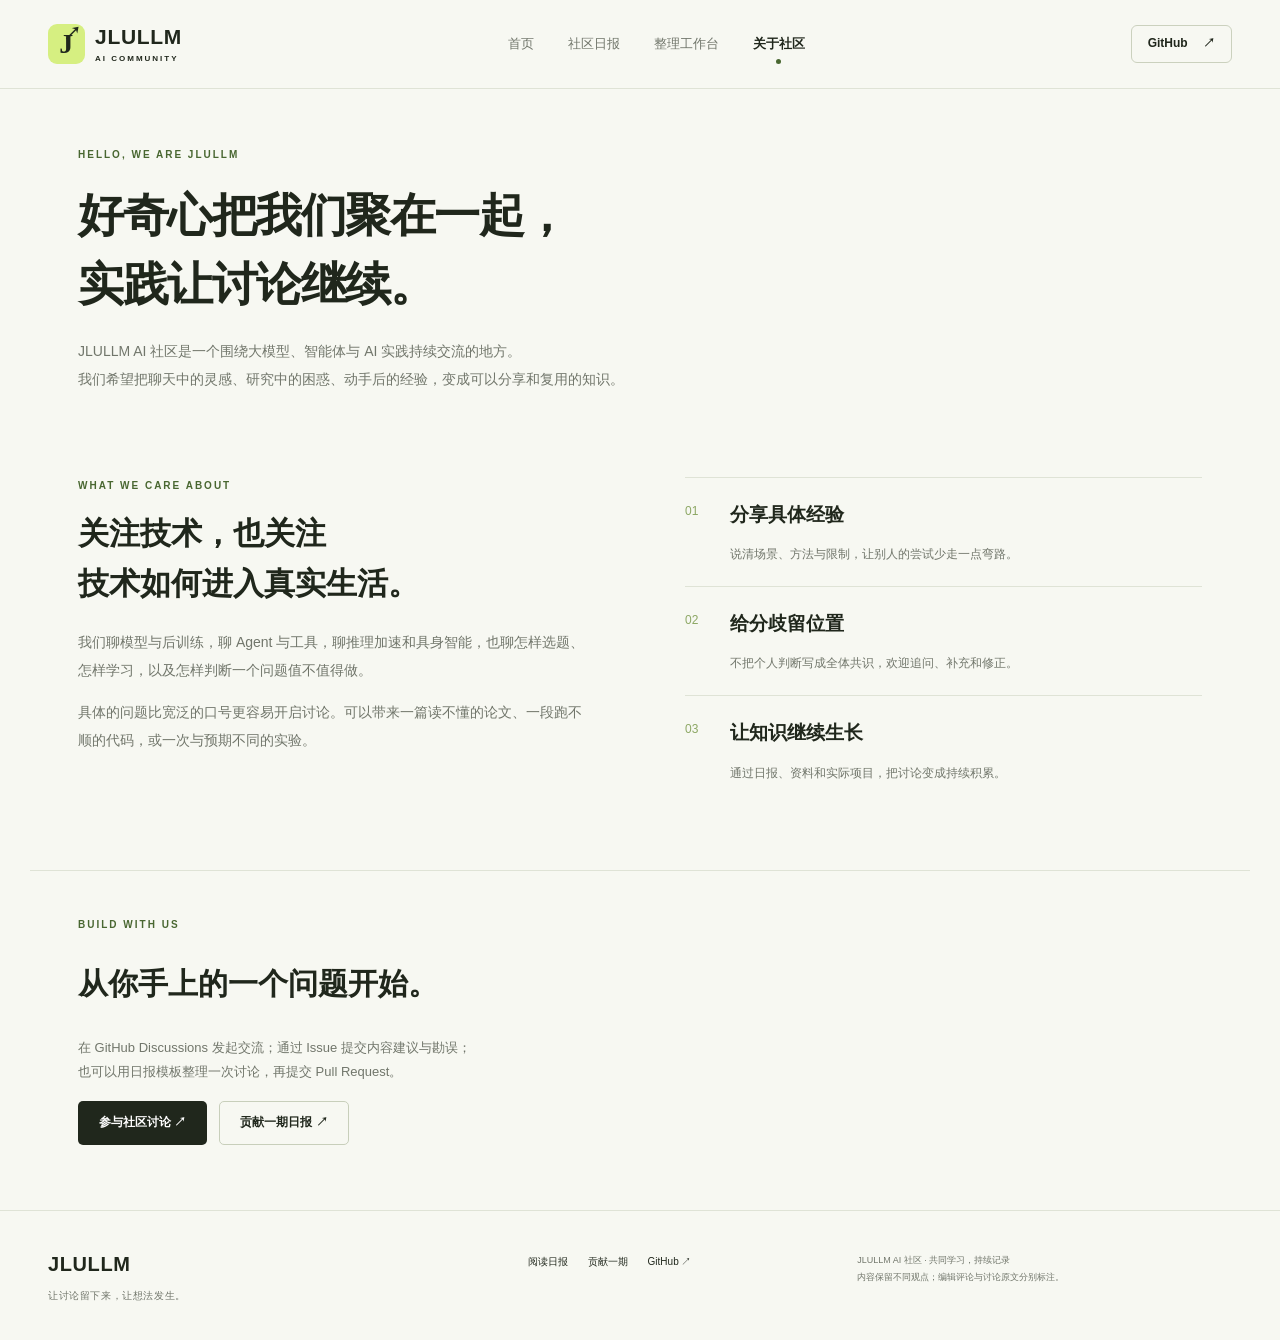
==== docs/about/index.html @ e4c4e656 "Build JLULLM community homepage and reusable digest workflow" ====
<!doctype html><html lang="zh-CN"><head><meta charset="utf-8"><meta name="viewport" content="width=device-width,initial-scale=1"><meta name="description" content="围绕大模型、智能体与真实应用，交流研究、分享实践，把每次讨论变成下一次探索的起点。"><meta name="theme-color" content="#f4f5ef"><title>关于社区 · JLULLM AI 社区</title><link rel="icon" href="../assets/favicon.svg" type="image/svg+xml"><link rel="stylesheet" href="../assets/style.css"></head><body><a class="skip" href="#main">跳到正文</a><header class="site-header"><a class="logo" href="../" aria-label="JLULLM 首页"><span class="logo-icon">J<span>↗</span></span><span>JLULLM<small>AI COMMUNITY</small></span></a><nav aria-label="主导航"><a href=".././">首页</a><a href="../daily/">社区日报</a><a href="../workbench/">整理工作台</a><a href="../about/" aria-current="page">关于社区</a></nav><a class="github-link" href="https://github.com/goya4140/jlullm-ai-community" target="_blank" rel="noopener">GitHub <span>↗</span></a></header><main id="main"><section class="wrap page-intro"><div class="eyebrow">HELLO, WE ARE JLULLM</div><h1>好奇心把我们聚在一起，<br>实践让讨论继续。</h1><p>JLULLM AI 社区是一个围绕大模型、智能体与 AI 实践持续交流的地方。<br>我们希望把聊天中的灵感、研究中的困惑、动手后的经验，变成可以分享和复用的知识。</p></section><section class="wrap about-grid"><div><div class="eyebrow">WHAT WE CARE ABOUT</div><h2>关注技术，也关注<br>技术如何进入真实生活。</h2><p>我们聊模型与后训练，聊 Agent 与工具，聊推理加速和具身智能，也聊怎样选题、怎样学习，以及怎样判断一个问题值不值得做。</p><p>具体的问题比宽泛的口号更容易开启讨论。可以带来一篇读不懂的论文、一段跑不顺的代码，或一次与预期不同的实验。</p></div><div class="principles"><div><span>01</span><h3>分享具体经验</h3><p>说清场景、方法与限制，让别人的尝试少走一点弯路。</p></div><div><span>02</span><h3>给分歧留位置</h3><p>不把个人判断写成全体共识，欢迎追问、补充和修正。</p></div><div><span>03</span><h3>让知识继续生长</h3><p>通过日报、资料和实际项目，把讨论变成持续积累。</p></div></div></section><section class="wrap join-panel"><div><div class="eyebrow">BUILD WITH US</div><h2>从你手上的一个问题开始。</h2><p>在 GitHub Discussions 发起交流；通过 Issue 提交内容建议与勘误；<br>也可以用日报模板整理一次讨论，再提交 Pull Request。</p></div><div class="button-row"><a class="button dark" href="https://github.com/goya4140/jlullm-ai-community/discussions" target="_blank" rel="noopener">参与社区讨论 ↗</a><a class="button outline" href="../workbench/">贡献一期日报 ↗</a></div></section></main><footer class="site-footer"><a class="footer-brand" href="../">JLULLM<span>让讨论留下来，让想法发生。</span></a><div><a href="../daily/">阅读日报</a><a href="../workbench/">贡献一期</a><a href="https://github.com/goya4140/jlullm-ai-community" target="_blank" rel="noopener">GitHub ↗</a></div><p>JLULLM AI 社区 · 共同学习，持续记录<br>内容保留不同观点；编辑评论与讨论原文分别标注。</p></footer></body></html>
---- docs/assets/style.css ----
:root{--bg:#f7f8f2;--paper:#fff;--ink:#20271c;--muted:#71766b;--line:#dfe3d6;--lime:#d6ef81;--green:#496731;--soft:#edf1e3;--serif:Georgia,'Songti SC','STSong',serif}*{box-sizing:border-box}html{scroll-behavior:smooth}body{margin:0;background:var(--bg);font-family:-apple-system,BlinkMacSystemFont,'PingFang SC','Microsoft YaHei',sans-serif;color:var(--ink);line-height:1.8;-webkit-font-smoothing:antialiased}button,input,textarea{font:inherit}a{color:inherit;text-decoration:none}button,a,input,textarea,summary{outline-offset:5px}button{cursor:pointer}button:disabled{cursor:not-allowed;opacity:.45}[hidden]{display:none!important}::selection{background:var(--lime)}.skip{position:fixed;top:-80px;left:16px;background:var(--ink);color:white;padding:10px 20px;z-index:9}.skip:focus{top:12px}.wrap{max-width:1220px;margin:0 auto;padding-left:48px;padding-right:48px}.site-header{max-width:1416px;margin:auto;display:flex;align-items:center;justify-content:space-between;padding:24px 48px;border-bottom:1px solid var(--line);gap:24px}.logo{display:flex;gap:10px;align-items:center;font-size:21px;line-height:1.1;font-weight:800;letter-spacing:.7px}.logo small{display:block;font-size:8px;letter-spacing:2px;margin-top:7px;font-weight:600}.logo-icon{display:flex;align-items:center;justify-content:center;width:37px;height:40px;background:var(--lime);border-radius:9px;font-size:28px;font-family:Georgia,serif;position:relative}.logo-icon span{font-family:Arial,sans-serif;font-size:18px;position:absolute;right:3px;top:1px}.site-header nav{display:flex;gap:34px;font-size:13px}.site-header nav a{padding:8px 0;color:var(--muted)}.site-header nav a[aria-current]{color:var(--ink);font-weight:650;position:relative}.site-header nav a[aria-current]:after{content:'';position:absolute;width:5px;height:5px;background:var(--green);border-radius:50%;bottom:0;left:calc(50% - 3px)}.github-link{border:1px solid #cbd1be;border-radius:6px;padding:7px 16px;font-size:12px;font-weight:600}.github-link span{margin-left:12px}.eyebrow{font-size:10px;font-weight:700;letter-spacing:2px;color:var(--green);line-height:1.7}.live-dot{display:inline-block;width:6px;height:6px;border-radius:50%;background:var(--green);margin:0 9px 1px 0}.hero{display:grid;grid-template-columns:1.15fr 1fr;gap:80px;padding-top:62px;padding-bottom:56px;align-items:center}.hero h1{font-size:62px;line-height:1.3;font-weight:750;letter-spacing:-2px;margin:20px 0 24px}.highlight{position:relative;display:inline-block;z-index:0}.highlight:after{content:'';position:absolute;bottom:5px;left:-4px;right:-4px;height:23%;background:var(--lime);z-index:-1}.spark{display:inline-block;margin-left:22px;color:var(--green);font-weight:400;vertical-align:middle;font-size:50px}.hero-copy>p{font-size:14px;color:var(--muted);line-height:1.95}.hero-actions{display:flex;align-items:center;gap:27px;margin-top:28px}.button{display:inline-flex;align-items:center;justify-content:center;gap:30px;min-height:44px;padding:10px 20px;border-radius:5px;border:1px solid transparent;font-size:12px;font-weight:600;line-height:1.8}.dark{background:var(--ink);color:white}.dark:hover{background:#3c492e}.outline{background:transparent;border-color:#c8cfbb}.outline:hover{background:var(--soft)}.text-link{font-size:12px;font-weight:600;white-space:nowrap}.text-link:hover{text-decoration:underline;text-underline-offset:5px}.hero-foot{display:flex;gap:10px;align-items:center;color:var(--muted);font-size:10px;margin-top:32px}.mini-mark{width:23px;height:23px;border-radius:50%;display:inline-flex;align-items:center;justify-content:center;background:#e1e8d2;color:var(--green);font-family:Georgia,serif;font-weight:bold}.hero-feature{position:relative;padding:20px 0 0 22px}.hero-feature:before{content:'';position:absolute;top:0;right:-18px;bottom:50px;left:44px;border:1px solid #cdd7b9;border-radius:15px;transform:rotate(4deg);background:linear-gradient(135deg,#ecf2de,#f7f8f2);z-index:-1}.feature-kicker{font-size:10px;letter-spacing:1px;margin:0 0 13px 8px;color:var(--muted)}.digest-card{display:flex;flex-direction:column;border:1px solid var(--line);background:var(--paper);border-radius:10px;padding:27px 28px;min-width:0;transition:transform .18s,border-color .18s}.digest-card:hover{border-color:#8caa65;transform:translateY(-3px)}.card-top{display:flex;justify-content:space-between;align-items:center;gap:10px;font-size:10px;color:var(--muted)}.pill{display:inline-block;font-size:10px;padding:3px 10px;border-radius:20px;background:var(--soft);color:var(--green)}.digest-card h3{font-size:21px;line-height:1.65;letter-spacing:-.3px;margin:22px 0 12px}.digest-card>p{font-size:12px;line-height:1.95;color:var(--muted);margin:0 0 23px}.tags{display:flex;flex-wrap:wrap;gap:7px;margin-top:auto}.tag{font-size:9px;color:#677257;background:#f5f7ef;padding:3px 8px;border-radius:4px}.card-bottom{display:flex;justify-content:space-between;align-items:center;border-top:1px solid var(--line);margin-top:23px;padding-top:15px;color:var(--muted);font-size:10px}.arrow{color:var(--ink);font-size:23px;line-height:1}.featured{padding:34px 30px;box-shadow:0 10px 32px #34451c08}.featured h3{font-size:26px;line-height:1.65;margin-top:26px;margin-bottom:18px}.featured>p{font-size:13px;margin-bottom:27px}.feature-note{display:flex;justify-content:space-between;font-size:9px;color:var(--muted);gap:15px;margin:25px 5px 0}.topic-strip{border-top:1px solid var(--line);border-bottom:1px solid var(--line);background:#f0f3e8}.topic-strip .wrap{display:flex;align-items:center;justify-content:space-between;gap:20px;padding-top:17px;padding-bottom:17px;font-size:11px;color:#657057}.topic-strip span:before{content:'✳';margin-right:16px;color:#9ba98a}.section{padding-top:64px;padding-bottom:68px}.section-heading{display:flex;align-items:end;justify-content:space-between;gap:30px;margin-bottom:29px}.section-heading h2{font-size:29px;letter-spacing:-1px;line-height:1.5;margin:10px 0 0}.section-heading>p{font-size:12px;color:var(--muted);margin-bottom:4px}.journal-grid{display:grid;grid-template-columns:1fr 1fr;gap:24px}.contribute-card{background:#edf1e3;border:1px dashed #b7c7a2;border-radius:10px;padding:28px 30px;position:relative;display:flex;flex-direction:column;align-items:start;overflow:hidden}.contribute-card h3{font-size:23px;margin:55px 0 10px}.contribute-card p{font-size:12px;color:var(--muted);line-height:2;margin:0 0 24px}.contribute-card .text-link{margin-top:auto}.outline-plus{position:absolute;right:30px;top:31px;font-size:80px;line-height:1;font-weight:200;color:#b3c490}.workflow-section{padding:55px 0;background:var(--ink);color:#f7f8f2}.workflow-section .eyebrow{color:#bed78c}.workflow-section .section-heading>p{color:#b7c1a9}.flow-grid{display:grid;grid-template-columns:repeat(3,1fr);gap:45px;margin:36px 0 30px}.flow-grid>div{border-top:1px solid #536044;padding-top:18px}.flow-grid span{color:#b7ce90;font-size:10px}.flow-grid h3{font-size:18px;margin:15px 0 10px}.flow-grid p{font-size:12px;color:#b7c1a9;max-width:260px;line-height:1.95}.workflow-section .button{background:var(--lime);color:var(--ink);margin-top:2px}.community-line{padding-top:65px;padding-bottom:70px;display:grid;grid-template-columns:1fr 1fr;align-items:center;column-gap:70px}.community-line .eyebrow{grid-column:1/-1}.community-line h2{font-size:38px;line-height:1.5;letter-spacing:-1px;margin:16px 0}.community-line p{font-size:13px;color:var(--muted);line-height:2}.community-line>a{grid-column:2}.site-footer{border-top:1px solid var(--line);max-width:1416px;margin:auto;padding:35px 48px;display:grid;grid-template-columns:1.2fr .8fr 1fr;gap:30px;align-items:start}.footer-brand{font-size:20px;font-weight:750;letter-spacing:.6px}.footer-brand span{font-size:10px;display:block;color:var(--muted);font-weight:400;margin-top:5px}.site-footer>div{display:flex;gap:20px;font-size:10px;padding-top:7px}.site-footer p{font-size:9px;color:var(--muted);margin:6px 0;line-height:1.9}.page-intro{padding-top:57px;padding-bottom:45px}.page-intro h1{font-size:46px;line-height:1.5;letter-spacing:-1.5px;margin:18px 0}.page-intro p{font-size:14px;color:var(--muted);line-height:2}.page-intro.compact h1{font-size:40px}.archive-section{padding-bottom:75px;min-height:550px}.archive-tools{display:flex;justify-content:space-between;gap:20px;border-bottom:1px solid var(--line);padding-bottom:21px;align-items:center}.filter-tabs{display:flex;gap:8px}.filter-tabs button{font-size:12px;padding:8px 18px;border:0;border-radius:5px;background:transparent;color:var(--muted)}.filter-tabs button.active{background:var(--ink);color:white}.search-box{display:flex;gap:10px;align-items:center;border:1px solid var(--line);background:white;border-radius:5px;padding:6px 13px;width:300px}.search-box>span{font-size:24px;line-height:1;color:var(--muted)}.search-box input{border:0;width:100%;background:transparent;font-size:12px;min-width:0;padding:5px}.results-line{font-size:11px;color:var(--muted);margin:22px 0}.archive-grid{display:grid;grid-template-columns:repeat(3,1fr);gap:22px}.archive-grid .digest-card{padding:23px}.archive-grid .digest-card h3{font-size:20px}.archive-cta{display:flex;align-items:center;justify-content:space-between;border-top:1px solid var(--line);margin-top:40px;padding-top:23px;font-size:13px}.empty-state{text-align:center;padding:65px 20px}.empty-state>span{font-size:40px;color:var(--green)}.empty-state h3{font-size:20px}.empty-state p{font-size:13px;color:var(--muted);margin-bottom:25px}.reading-top{padding-top:30px;padding-bottom:30px;display:flex;justify-content:space-between;align-items:center}.small-button{background:transparent;border:1px solid #cbd1c1;border-radius:5px;padding:7px 12px;font-size:11px}.reading-layout{display:grid;grid-template-columns:170px minmax(0,1fr);gap:55px;padding-bottom:70px}.reading-nav{position:sticky;top:30px;align-self:start;font-size:12px}.reading-nav b{display:block;font-size:10px;font-weight:500;letter-spacing:2px;color:var(--muted);margin-bottom:15px}.reading-nav a{display:block;border-bottom:1px solid var(--line);padding:10px 0}.reading-nav a:hover{color:var(--green)}.reading-nav a span{font-size:10px;color:var(--muted);margin-right:16px}.article-header{border-bottom:3px double #8c947e;padding-bottom:33px}.article-header h1{font-family:var(--serif);font-size:37px;line-height:1.55;letter-spacing:-.5px;margin:15px 0}.article-subtitle{font-size:15px;line-height:2;color:#5f6955}.article-meta,.article-time{font-size:11px;color:var(--muted)}.source-note{font-size:12px;color:var(--muted);border-left:3px solid #a3bb78;padding-left:16px;margin-top:23px}.topic-article{padding:35px 0;border-bottom:1px solid var(--line);scroll-margin-top:25px}.topic-article h2{font-family:var(--serif);font-size:27px;line-height:1.65;margin:9px 0}.topic-article>p{font-size:15px;line-height:2.1;margin:20px 0}.editor-note{background:var(--soft);padding:16px 21px;margin:24px 0}.editor-note b{font-size:10px;color:var(--green);letter-spacing:1px}.editor-note p{font-size:13px;margin:7px 0;line-height:1.95}details{font-size:12px}summary{cursor:pointer;color:var(--muted)}blockquote{border-left:2px solid #b9c7a5;padding-left:18px;margin:20px 0}blockquote p{margin:0 0 7px}cite{font-style:normal;font-size:11px;color:var(--muted)}details small{font-size:10px;color:var(--muted)}.related-links{display:flex;gap:20px;font-size:12px;flex-wrap:wrap}.related-links a{text-decoration:underline}.followups{padding:32px 0}.followups h2{font-size:25px}.followups ul{padding:0;list-style:none}.followups li{padding:12px 0;font-size:13px;border-bottom:1px solid var(--line)}.followups li span{font-size:10px;color:var(--green);display:block;margin-bottom:5px}.muted{color:var(--muted);font-size:11px}.article-next{display:flex;justify-content:space-between;border-top:1px solid #9ca68c;padding-top:25px;font-size:12px}.workbench{display:grid;grid-template-columns:minmax(0,1fr) 280px;gap:38px;padding-bottom:70px}.workspace-main{background:white;border:1px solid var(--line);border-radius:10px;padding:29px}.step-label{font-size:12px;color:var(--green);font-weight:700;letter-spacing:.5px;margin-bottom:20px}.source-picker{display:grid;grid-template-columns:1fr 1fr;gap:12px;margin-bottom:23px}.source-option{border:1px solid var(--line);background:#f9faf6;display:grid;grid-template-columns:35px 1fr;text-align:left;align-items:center;padding:16px 12px;border-radius:6px}.source-option.active{border-color:#829d54;background:#f0f5e3}.source-option>span{grid-row:1/3;font-size:24px;color:var(--green)}.source-option strong{font-size:13px;font-weight:600}.source-option small{font-size:10px;color:var(--muted);font-weight:400}.form-grid{display:grid;grid-template-columns:1.5fr 1fr;gap:17px}.form-grid label,.field-label{display:block;font-size:12px;color:#4c5741;margin-bottom:17px}.field-label input,.form-grid input,textarea{display:block;width:100%;background:#fafbf7;border:1px solid var(--line);border-radius:5px;padding:11px 13px;font-size:12px;margin-top:8px;color:var(--ink)}textarea{line-height:1.9;resize:vertical}.form-note{font-size:10px;color:var(--muted);margin-top:-5px;line-height:1.9}.button-row{display:flex;gap:12px;align-items:center;flex-wrap:wrap;margin-top:18px}.button-row .button{gap:10px}#prompt-panel{margin-top:25px}.workspace-divider{border-top:1px solid var(--line);margin:35px 0 27px}.workspace-main>.step-label+p{font-size:12px;color:var(--muted);margin-bottom:20px}.file-label input{position:absolute;width:1px;height:1px;opacity:0}.file-label:focus-within{outline:2px solid var(--green)}.file-label{cursor:pointer}.status-message{font-size:12px;margin-top:15px;color:var(--green)}.status-message.error{color:#a33327}.side-card{border:1px solid var(--line);border-radius:9px;padding:23px;margin-bottom:20px}.side-card h3{font-size:18px;margin:12px 0 18px}.side-card ol{padding-left:18px;margin-bottom:0;font-size:12px}.side-card li{padding-left:3px;margin:17px 0}.side-card li b{font-size:12px;font-weight:600}.side-card li span{font-size:11px;display:block;color:var(--muted);margin-top:5px}.side-card.lime{background:#eaf1d9}.side-card>a{display:block;font-size:11px;padding-top:13px}.side-card>a:hover{text-decoration:underline}.draft-preview{margin-top:25px;background:#f9faf6;border:1px solid var(--line);padding:22px;border-radius:6px;overflow-wrap:anywhere}.draft-preview h2{font-size:23px;line-height:1.6}.draft-preview h3{font-size:18px;line-height:1.7}.draft-preview p{font-size:13px;line-height:2}.draft-preview .preview-topic{padding:18px 0;border-top:1px solid var(--line)}.draft-preview .preview-meta{font-size:10px;color:var(--muted)}.review-panel{margin-top:25px;padding-top:12px;border-top:1px solid var(--line)}.review-panel h3{font-size:17px}.check-label{display:flex;align-items:start;gap:8px;font-size:12px;margin:13px 0}.check-label input{margin-top:5px;accent-color:var(--green)}.about-grid{display:grid;grid-template-columns:1fr 1fr;gap:90px;padding-top:25px;padding-bottom:65px}.about-grid h2{font-size:31px;line-height:1.6;margin:15px 0 20px}.about-grid p{font-size:14px;color:var(--muted);line-height:2}.principles>div{padding:20px 0 20px 45px;border-top:1px solid var(--line);position:relative}.principles span{position:absolute;left:0;top:23px;color:#8ca764;font-size:12px}.principles h3{font-size:19px;margin:0 0 10px}.principles p{font-size:12px;margin:0}.join-panel{border-top:1px solid var(--line);padding-top:45px;padding-bottom:65px}.join-panel h2{font-size:30px}.join-panel p{font-size:13px;color:var(--muted)}@media(prefers-reduced-motion:reduce){html{scroll-behavior:auto}.digest-card{transition:none}}@media(min-width:1500px){.wrap{max-width:1280px}.hero{gap:100px;padding-top:80px;padding-bottom:75px}.hero h1{font-size:72px}}@media(max-width:1000px){.wrap{padding-left:30px;padding-right:30px}.site-header{padding:20px 30px}.hero{gap:35px}.hero h1{font-size:48px}.featured h3{font-size:22px}.feature-note{display:block}.feature-note span{display:block}.site-header nav{gap:20px}.site-footer{padding:30px;grid-template-columns:1fr 1fr}.site-footer>p{grid-column:1/-1}.archive-grid{grid-template-columns:1fr 1fr}.workbench{grid-template-columns:minmax(0,1fr) 230px;gap:20px}.workspace-main{padding:22px}.source-picker{grid-template-columns:1fr}.reading-layout{gap:30px;grid-template-columns:130px minmax(0,1fr)}.article-header h1{font-size:32px}.about-grid{gap:45px}}@media(max-width:700px){.wrap{padding-left:22px;padding-right:22px}.site-header{padding:18px 22px;flex-wrap:wrap;gap:18px}.site-header nav{order:3;flex-basis:100%;justify-content:space-between;gap:15px;border-top:1px solid var(--line);padding-top:10px}.site-header nav a{font-size:12px}.logo{font-size:18px}.logo-icon{width:31px;height:34px}.github-link{font-size:11px;padding:5px 10px}.hero{grid-template-columns:1fr;gap:36px;padding-top:33px;padding-bottom:35px}.hero h1{font-size:50px;margin-top:15px}.hero-copy>p{font-size:13px}.hero-foot{margin-top:24px}.hero-feature{padding-left:0;max-width:500px;width:100%}.hero-feature:before{right:2px;left:25px}.feature-note{display:flex;font-size:9px}.featured{padding:26px}.featured h3{font-size:24px}.topic-strip .wrap{overflow-x:auto;justify-content:start;white-space:nowrap;padding-top:13px;padding-bottom:13px;gap:26px}.topic-strip span:before{margin-right:12px}.section{padding-top:38px;padding-bottom:40px}.section-heading{display:block}.section-heading h2{font-size:25px}.section-heading>.text-link{display:inline-block;margin-top:12px}.journal-grid{grid-template-columns:1fr}.digest-card h3{font-size:22px}.contribute-card{min-height:300px}.flow-grid{grid-template-columns:1fr;gap:17px;margin-top:27px}.flow-grid h3{margin:8px 0}.flow-grid p{max-width:none}.workflow-section{padding:38px 0}.community-line{display:block;padding-top:38px;padding-bottom:40px}.community-line h2{font-size:32px}.community-line>a{display:inline-block;margin-top:10px}.site-footer{padding:28px 22px;display:flex;flex-wrap:wrap;gap:20px}.site-footer>div{width:100%;gap:25px}.page-intro{padding-top:34px;padding-bottom:25px}.page-intro h1{font-size:35px}.page-intro.compact h1{font-size:32px}.page-intro p{font-size:13px}.archive-tools{display:block}.search-box{width:100%;margin-top:20px}.archive-grid{grid-template-columns:1fr}.archive-section{padding-bottom:40px}.reading-layout{display:block}.reading-nav{position:static;display:flex;gap:20px;overflow-x:auto;white-space:nowrap;margin:0 0 30px;padding-bottom:10px}.reading-nav b{display:none}.reading-nav a{border:0;padding:0}.reading-nav a span{margin-right:7px}.article-header h1{font-size:30px}.article-subtitle{font-size:14px}.topic-article h2{font-size:24px}.topic-article>p{font-size:14px}.workbench{display:block}.workspace-main{padding:18px}.workbench-sidebar{margin-top:25px}.form-grid{grid-template-columns:1fr}.source-picker{grid-template-columns:1fr 1fr;gap:9px}.source-option{display:block;padding:12px}.source-option span{display:block}.source-option small{display:block}.button-row{gap:9px}.button-row .button{font-size:11px;padding:9px 12px}.about-grid{display:block;padding-top:15px;padding-bottom:30px}.about-grid h2{font-size:28px}.principles{margin-top:30px}.join-panel{padding-top:30px;padding-bottom:40px}.join-panel h2{font-size:26px}}@media print{body{background:white}.site-header,.site-footer,.reading-nav,.reading-top,.article-next,.skip{display:none}.wrap{padding:0}.reading-layout{display:block;max-width:850px}.article-header h1{font-size:28px}.topic-article h2{font-size:22px;break-after:avoid}.topic-article>p{font-size:11px}.editor-note,blockquote{break-inside:avoid}details{display:block}details>*{display:block}details summary{display:none}.topic-article{padding:20px 0}.followups li{font-size:11px}}
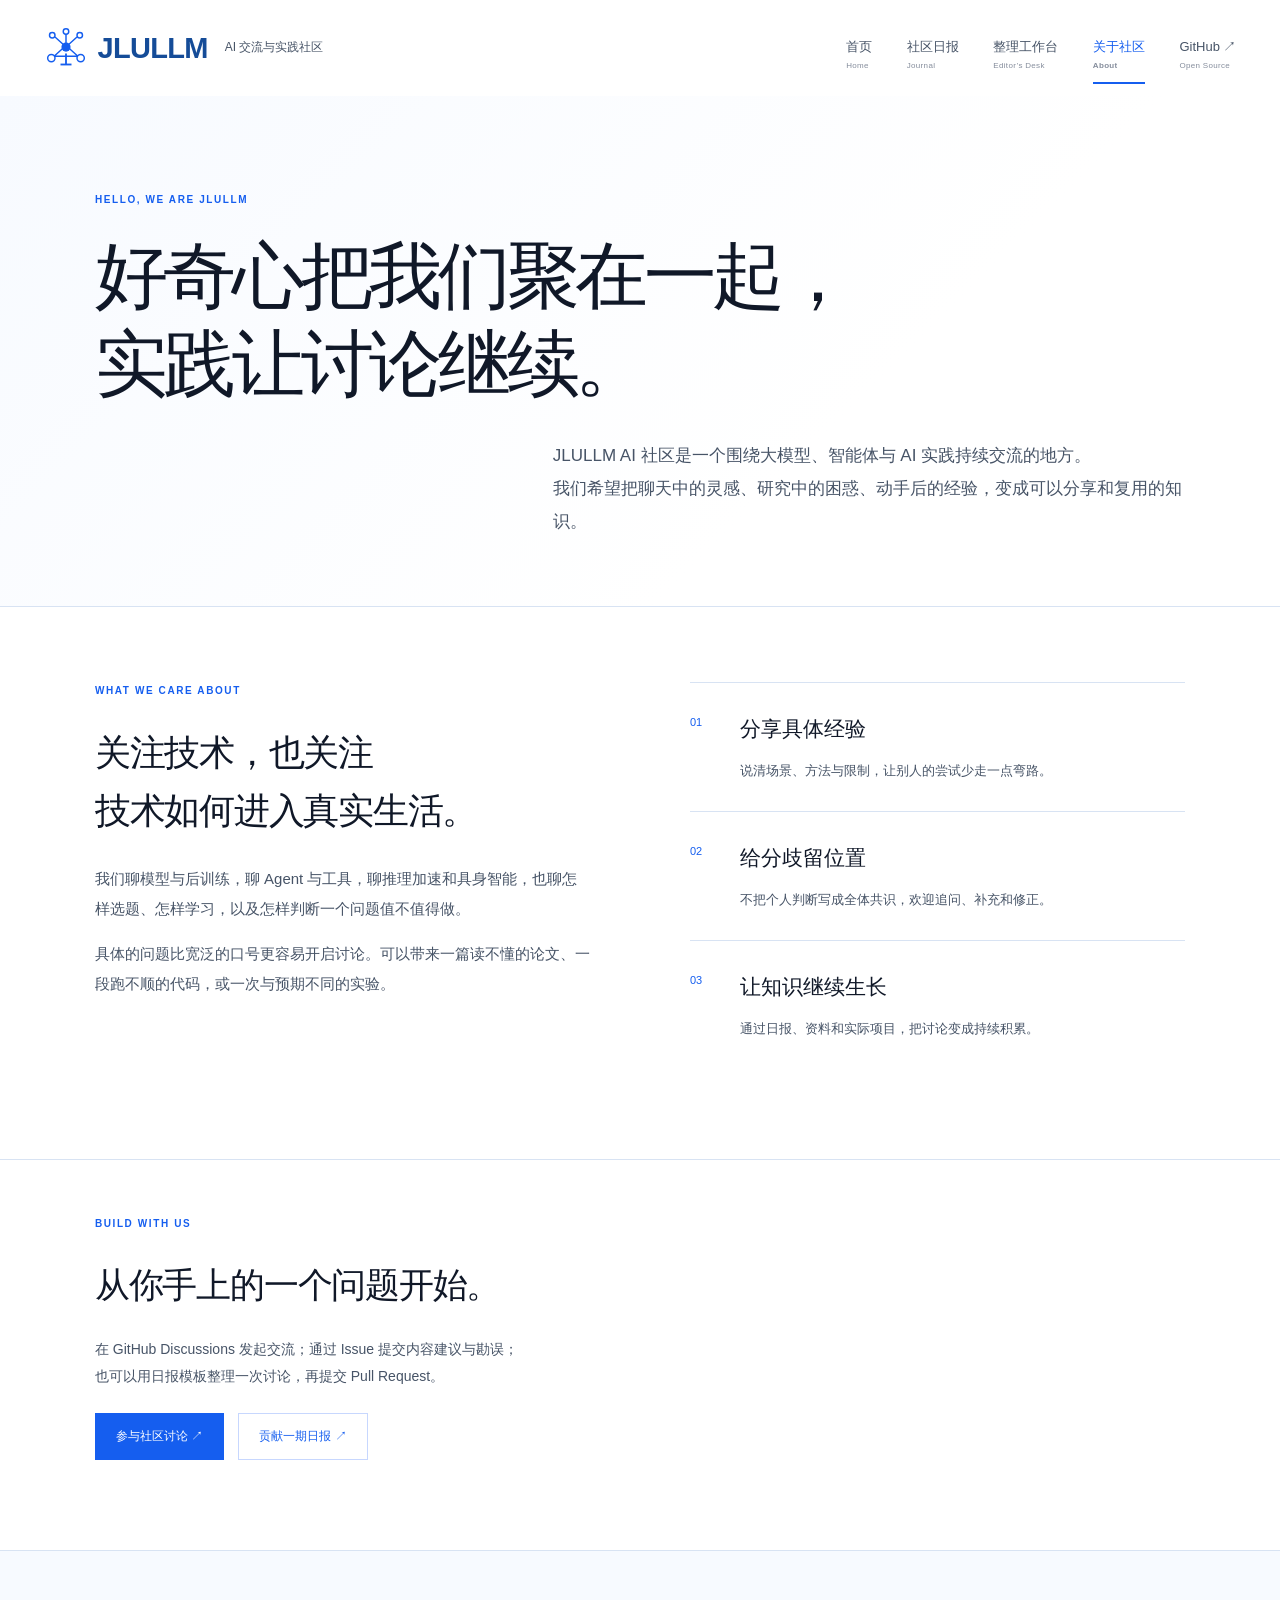
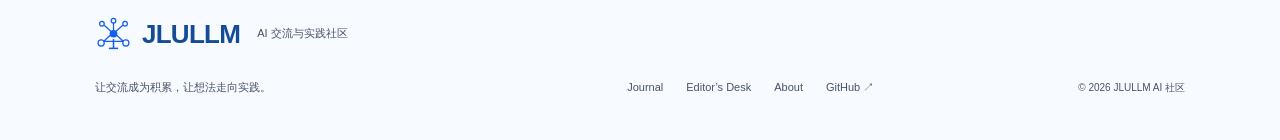
==== commit 011449e0: "Restyle JLULLM around LifeLibra visual reference" ====
--- a/docs/about/index.html
+++ b/docs/about/index.html
@@ -1 +1 @@
-<!doctype html><html lang="zh-CN"><head><meta charset="utf-8"><meta name="viewport" content="width=device-width,initial-scale=1"><meta name="description" content="围绕大模型、智能体与真实应用，交流研究、分享实践，把每次讨论变成下一次探索的起点。"><meta name="theme-color" content="#f4f5ef"><title>关于社区 · JLULLM AI 社区</title><link rel="icon" href="../assets/favicon.svg" type="image/svg+xml"><link rel="stylesheet" href="../assets/style.css"></head><body><a class="skip" href="#main">跳到正文</a><header class="site-header"><a class="logo" href="../" aria-label="JLULLM 首页"><span class="logo-icon">J<span>↗</span></span><span>JLULLM<small>AI COMMUNITY</small></span></a><nav aria-label="主导航"><a href=".././">首页</a><a href="../daily/">社区日报</a><a href="../workbench/">整理工作台</a><a href="../about/" aria-current="page">关于社区</a></nav><a class="github-link" href="https://github.com/goya4140/jlullm-ai-community" target="_blank" rel="noopener">GitHub <span>↗</span></a></header><main id="main"><section class="wrap page-intro"><div class="eyebrow">HELLO, WE ARE JLULLM</div><h1>好奇心把我们聚在一起，<br>实践让讨论继续。</h1><p>JLULLM AI 社区是一个围绕大模型、智能体与 AI 实践持续交流的地方。<br>我们希望把聊天中的灵感、研究中的困惑、动手后的经验，变成可以分享和复用的知识。</p></section><section class="wrap about-grid"><div><div class="eyebrow">WHAT WE CARE ABOUT</div><h2>关注技术，也关注<br>技术如何进入真实生活。</h2><p>我们聊模型与后训练，聊 Agent 与工具，聊推理加速和具身智能，也聊怎样选题、怎样学习，以及怎样判断一个问题值不值得做。</p><p>具体的问题比宽泛的口号更容易开启讨论。可以带来一篇读不懂的论文、一段跑不顺的代码，或一次与预期不同的实验。</p></div><div class="principles"><div><span>01</span><h3>分享具体经验</h3><p>说清场景、方法与限制，让别人的尝试少走一点弯路。</p></div><div><span>02</span><h3>给分歧留位置</h3><p>不把个人判断写成全体共识，欢迎追问、补充和修正。</p></div><div><span>03</span><h3>让知识继续生长</h3><p>通过日报、资料和实际项目，把讨论变成持续积累。</p></div></div></section><section class="wrap join-panel"><div><div class="eyebrow">BUILD WITH US</div><h2>从你手上的一个问题开始。</h2><p>在 GitHub Discussions 发起交流；通过 Issue 提交内容建议与勘误；<br>也可以用日报模板整理一次讨论，再提交 Pull Request。</p></div><div class="button-row"><a class="button dark" href="https://github.com/goya4140/jlullm-ai-community/discussions" target="_blank" rel="noopener">参与社区讨论 ↗</a><a class="button outline" href="../workbench/">贡献一期日报 ↗</a></div></section></main><footer class="site-footer"><a class="footer-brand" href="../">JLULLM<span>让讨论留下来，让想法发生。</span></a><div><a href="../daily/">阅读日报</a><a href="../workbench/">贡献一期</a><a href="https://github.com/goya4140/jlullm-ai-community" target="_blank" rel="noopener">GitHub ↗</a></div><p>JLULLM AI 社区 · 共同学习，持续记录<br>内容保留不同观点；编辑评论与讨论原文分别标注。</p></footer></body></html>+<!doctype html><html lang="zh-CN"><head><meta charset="utf-8"><meta name="viewport" content="width=device-width,initial-scale=1"><meta name="description" content="围绕大模型、智能体与真实应用，交流研究、分享实践，把每次讨论变成下一次探索的起点。"><meta name="theme-color" content="#ffffff"><title>关于社区 · JLULLM AI 社区</title><link rel="icon" href="../assets/favicon.svg?v=5ac005ac7b" type="image/svg+xml"><link rel="stylesheet" href="../assets/style.css?v=5ac005ac7b"></head><body class="page-about"><a class="skip" href="#main">跳到正文</a><header class="site-header"><a class="brand" href="../" aria-label="JLULLM 首页"><img src="../assets/jlullm-mark.svg" alt="" width="44" height="44"><span class="brand-name">JLULLM</span><span class="brand-tagline">AI 交流与实践社区</span></a><button class="menu-toggle" id="menu-toggle" aria-label="打开导航" aria-controls="site-navigation" aria-expanded="false"><span></span><span></span></button><nav class="site-nav" id="site-navigation" aria-label="主导航"><a href=".././"><span>首页</span><small>Home</small></a><a href="../daily/"><span>社区日报</span><small>Journal</small></a><a href="../workbench/"><span>整理工作台</span><small>Editor’s Desk</small></a><a href="../about/" aria-current="page"><span>关于社区</span><small>About</small></a><a href="https://github.com/goya4140/jlullm-ai-community" target="_blank" rel="noopener"><span>GitHub ↗</span><small>Open Source</small></a></nav></header><main id="main"><section class="wrap page-intro"><div class="eyebrow">HELLO, WE ARE JLULLM</div><h1>好奇心把我们聚在一起，<br>实践让讨论继续。</h1><p>JLULLM AI 社区是一个围绕大模型、智能体与 AI 实践持续交流的地方。<br>我们希望把聊天中的灵感、研究中的困惑、动手后的经验，变成可以分享和复用的知识。</p></section><section class="wrap about-grid"><div><div class="eyebrow">WHAT WE CARE ABOUT</div><h2>关注技术，也关注<br>技术如何进入真实生活。</h2><p>我们聊模型与后训练，聊 Agent 与工具，聊推理加速和具身智能，也聊怎样选题、怎样学习，以及怎样判断一个问题值不值得做。</p><p>具体的问题比宽泛的口号更容易开启讨论。可以带来一篇读不懂的论文、一段跑不顺的代码，或一次与预期不同的实验。</p></div><div class="principles"><div><span>01</span><h3>分享具体经验</h3><p>说清场景、方法与限制，让别人的尝试少走一点弯路。</p></div><div><span>02</span><h3>给分歧留位置</h3><p>不把个人判断写成全体共识，欢迎追问、补充和修正。</p></div><div><span>03</span><h3>让知识继续生长</h3><p>通过日报、资料和实际项目，把讨论变成持续积累。</p></div></div></section><section class="wrap join-panel"><div><div class="eyebrow">BUILD WITH US</div><h2>从你手上的一个问题开始。</h2><p>在 GitHub Discussions 发起交流；通过 Issue 提交内容建议与勘误；<br>也可以用日报模板整理一次讨论，再提交 Pull Request。</p></div><div class="button-row"><a class="button dark" href="https://github.com/goya4140/jlullm-ai-community/discussions" target="_blank" rel="noopener">参与社区讨论 ↗</a><a class="button outline" href="../workbench/">贡献一期日报 ↗</a></div></section></main><footer class="site-footer"><div class="footer-main"><a class="brand footer-brand" href="../" aria-label="JLULLM 首页"><img src="../assets/jlullm-mark.svg" alt="" width="44" height="44"><span class="brand-name">JLULLM</span><span class="brand-tagline">AI 交流与实践社区</span></a><p>让交流成为积累，让想法走向实践。</p></div><nav class="footer-nav" aria-label="页脚导航"><a href="../daily/">Journal</a><a href="../workbench/">Editor’s Desk</a><a href="../about/">About</a><a href="https://github.com/goya4140/jlullm-ai-community" target="_blank" rel="noopener">GitHub ↗</a></nav><p class="copyright">© 2026 JLULLM AI 社区</p></footer><script src="../assets/site.js?v=5ac005ac7b" defer></script></body></html>
--- a/docs/assets/style.css
+++ b/docs/assets/style.css
@@ -1 +1,358 @@
-:root{--bg:#f7f8f2;--paper:#fff;--ink:#20271c;--muted:#71766b;--line:#dfe3d6;--lime:#d6ef81;--green:#496731;--soft:#edf1e3;--serif:Georgia,'Songti SC','STSong',serif}*{box-sizing:border-box}html{scroll-behavior:smooth}body{margin:0;background:var(--bg);font-family:-apple-system,BlinkMacSystemFont,'PingFang SC','Microsoft YaHei',sans-serif;color:var(--ink);line-height:1.8;-webkit-font-smoothing:antialiased}button,input,textarea{font:inherit}a{color:inherit;text-decoration:none}button,a,input,textarea,summary{outline-offset:5px}button{cursor:pointer}button:disabled{cursor:not-allowed;opacity:.45}[hidden]{display:none!important}::selection{background:var(--lime)}.skip{position:fixed;top:-80px;left:16px;background:var(--ink);color:white;padding:10px 20px;z-index:9}.skip:focus{top:12px}.wrap{max-width:1220px;margin:0 auto;padding-left:48px;padding-right:48px}.site-header{max-width:1416px;margin:auto;display:flex;align-items:center;justify-content:space-between;padding:24px 48px;border-bottom:1px solid var(--line);gap:24px}.logo{display:flex;gap:10px;align-items:center;font-size:21px;line-height:1.1;font-weight:800;letter-spacing:.7px}.logo small{display:block;font-size:8px;letter-spacing:2px;margin-top:7px;font-weight:600}.logo-icon{display:flex;align-items:center;justify-content:center;width:37px;height:40px;background:var(--lime);border-radius:9px;font-size:28px;font-family:Georgia,serif;position:relative}.logo-icon span{font-family:Arial,sans-serif;font-size:18px;position:absolute;right:3px;top:1px}.site-header nav{display:flex;gap:34px;font-size:13px}.site-header nav a{padding:8px 0;color:var(--muted)}.site-header nav a[aria-current]{color:var(--ink);font-weight:650;position:relative}.site-header nav a[aria-current]:after{content:'';position:absolute;width:5px;height:5px;background:var(--green);border-radius:50%;bottom:0;left:calc(50% - 3px)}.github-link{border:1px solid #cbd1be;border-radius:6px;padding:7px 16px;font-size:12px;font-weight:600}.github-link span{margin-left:12px}.eyebrow{font-size:10px;font-weight:700;letter-spacing:2px;color:var(--green);line-height:1.7}.live-dot{display:inline-block;width:6px;height:6px;border-radius:50%;background:var(--green);margin:0 9px 1px 0}.hero{display:grid;grid-template-columns:1.15fr 1fr;gap:80px;padding-top:62px;padding-bottom:56px;align-items:center}.hero h1{font-size:62px;line-height:1.3;font-weight:750;letter-spacing:-2px;margin:20px 0 24px}.highlight{position:relative;display:inline-block;z-index:0}.highlight:after{content:'';position:absolute;bottom:5px;left:-4px;right:-4px;height:23%;background:var(--lime);z-index:-1}.spark{display:inline-block;margin-left:22px;color:var(--green);font-weight:400;vertical-align:middle;font-size:50px}.hero-copy>p{font-size:14px;color:var(--muted);line-height:1.95}.hero-actions{display:flex;align-items:center;gap:27px;margin-top:28px}.button{display:inline-flex;align-items:center;justify-content:center;gap:30px;min-height:44px;padding:10px 20px;border-radius:5px;border:1px solid transparent;font-size:12px;font-weight:600;line-height:1.8}.dark{background:var(--ink);color:white}.dark:hover{background:#3c492e}.outline{background:transparent;border-color:#c8cfbb}.outline:hover{background:var(--soft)}.text-link{font-size:12px;font-weight:600;white-space:nowrap}.text-link:hover{text-decoration:underline;text-underline-offset:5px}.hero-foot{display:flex;gap:10px;align-items:center;color:var(--muted);font-size:10px;margin-top:32px}.mini-mark{width:23px;height:23px;border-radius:50%;display:inline-flex;align-items:center;justify-content:center;background:#e1e8d2;color:var(--green);font-family:Georgia,serif;font-weight:bold}.hero-feature{position:relative;padding:20px 0 0 22px}.hero-feature:before{content:'';position:absolute;top:0;right:-18px;bottom:50px;left:44px;border:1px solid #cdd7b9;border-radius:15px;transform:rotate(4deg);background:linear-gradient(135deg,#ecf2de,#f7f8f2);z-index:-1}.feature-kicker{font-size:10px;letter-spacing:1px;margin:0 0 13px 8px;color:var(--muted)}.digest-card{display:flex;flex-direction:column;border:1px solid var(--line);background:var(--paper);border-radius:10px;padding:27px 28px;min-width:0;transition:transform .18s,border-color .18s}.digest-card:hover{border-color:#8caa65;transform:translateY(-3px)}.card-top{display:flex;justify-content:space-between;align-items:center;gap:10px;font-size:10px;color:var(--muted)}.pill{display:inline-block;font-size:10px;padding:3px 10px;border-radius:20px;background:var(--soft);color:var(--green)}.digest-card h3{font-size:21px;line-height:1.65;letter-spacing:-.3px;margin:22px 0 12px}.digest-card>p{font-size:12px;line-height:1.95;color:var(--muted);margin:0 0 23px}.tags{display:flex;flex-wrap:wrap;gap:7px;margin-top:auto}.tag{font-size:9px;color:#677257;background:#f5f7ef;padding:3px 8px;border-radius:4px}.card-bottom{display:flex;justify-content:space-between;align-items:center;border-top:1px solid var(--line);margin-top:23px;padding-top:15px;color:var(--muted);font-size:10px}.arrow{color:var(--ink);font-size:23px;line-height:1}.featured{padding:34px 30px;box-shadow:0 10px 32px #34451c08}.featured h3{font-size:26px;line-height:1.65;margin-top:26px;margin-bottom:18px}.featured>p{font-size:13px;margin-bottom:27px}.feature-note{display:flex;justify-content:space-between;font-size:9px;color:var(--muted);gap:15px;margin:25px 5px 0}.topic-strip{border-top:1px solid var(--line);border-bottom:1px solid var(--line);background:#f0f3e8}.topic-strip .wrap{display:flex;align-items:center;justify-content:space-between;gap:20px;padding-top:17px;padding-bottom:17px;font-size:11px;color:#657057}.topic-strip span:before{content:'✳';margin-right:16px;color:#9ba98a}.section{padding-top:64px;padding-bottom:68px}.section-heading{display:flex;align-items:end;justify-content:space-between;gap:30px;margin-bottom:29px}.section-heading h2{font-size:29px;letter-spacing:-1px;line-height:1.5;margin:10px 0 0}.section-heading>p{font-size:12px;color:var(--muted);margin-bottom:4px}.journal-grid{display:grid;grid-template-columns:1fr 1fr;gap:24px}.contribute-card{background:#edf1e3;border:1px dashed #b7c7a2;border-radius:10px;padding:28px 30px;position:relative;display:flex;flex-direction:column;align-items:start;overflow:hidden}.contribute-card h3{font-size:23px;margin:55px 0 10px}.contribute-card p{font-size:12px;color:var(--muted);line-height:2;margin:0 0 24px}.contribute-card .text-link{margin-top:auto}.outline-plus{position:absolute;right:30px;top:31px;font-size:80px;line-height:1;font-weight:200;color:#b3c490}.workflow-section{padding:55px 0;background:var(--ink);color:#f7f8f2}.workflow-section .eyebrow{color:#bed78c}.workflow-section .section-heading>p{color:#b7c1a9}.flow-grid{display:grid;grid-template-columns:repeat(3,1fr);gap:45px;margin:36px 0 30px}.flow-grid>div{border-top:1px solid #536044;padding-top:18px}.flow-grid span{color:#b7ce90;font-size:10px}.flow-grid h3{font-size:18px;margin:15px 0 10px}.flow-grid p{font-size:12px;color:#b7c1a9;max-width:260px;line-height:1.95}.workflow-section .button{background:var(--lime);color:var(--ink);margin-top:2px}.community-line{padding-top:65px;padding-bottom:70px;display:grid;grid-template-columns:1fr 1fr;align-items:center;column-gap:70px}.community-line .eyebrow{grid-column:1/-1}.community-line h2{font-size:38px;line-height:1.5;letter-spacing:-1px;margin:16px 0}.community-line p{font-size:13px;color:var(--muted);line-height:2}.community-line>a{grid-column:2}.site-footer{border-top:1px solid var(--line);max-width:1416px;margin:auto;padding:35px 48px;display:grid;grid-template-columns:1.2fr .8fr 1fr;gap:30px;align-items:start}.footer-brand{font-size:20px;font-weight:750;letter-spacing:.6px}.footer-brand span{font-size:10px;display:block;color:var(--muted);font-weight:400;margin-top:5px}.site-footer>div{display:flex;gap:20px;font-size:10px;padding-top:7px}.site-footer p{font-size:9px;color:var(--muted);margin:6px 0;line-height:1.9}.page-intro{padding-top:57px;padding-bottom:45px}.page-intro h1{font-size:46px;line-height:1.5;letter-spacing:-1.5px;margin:18px 0}.page-intro p{font-size:14px;color:var(--muted);line-height:2}.page-intro.compact h1{font-size:40px}.archive-section{padding-bottom:75px;min-height:550px}.archive-tools{display:flex;justify-content:space-between;gap:20px;border-bottom:1px solid var(--line);padding-bottom:21px;align-items:center}.filter-tabs{display:flex;gap:8px}.filter-tabs button{font-size:12px;padding:8px 18px;border:0;border-radius:5px;background:transparent;color:var(--muted)}.filter-tabs button.active{background:var(--ink);color:white}.search-box{display:flex;gap:10px;align-items:center;border:1px solid var(--line);background:white;border-radius:5px;padding:6px 13px;width:300px}.search-box>span{font-size:24px;line-height:1;color:var(--muted)}.search-box input{border:0;width:100%;background:transparent;font-size:12px;min-width:0;padding:5px}.results-line{font-size:11px;color:var(--muted);margin:22px 0}.archive-grid{display:grid;grid-template-columns:repeat(3,1fr);gap:22px}.archive-grid .digest-card{padding:23px}.archive-grid .digest-card h3{font-size:20px}.archive-cta{display:flex;align-items:center;justify-content:space-between;border-top:1px solid var(--line);margin-top:40px;padding-top:23px;font-size:13px}.empty-state{text-align:center;padding:65px 20px}.empty-state>span{font-size:40px;color:var(--green)}.empty-state h3{font-size:20px}.empty-state p{font-size:13px;color:var(--muted);margin-bottom:25px}.reading-top{padding-top:30px;padding-bottom:30px;display:flex;justify-content:space-between;align-items:center}.small-button{background:transparent;border:1px solid #cbd1c1;border-radius:5px;padding:7px 12px;font-size:11px}.reading-layout{display:grid;grid-template-columns:170px minmax(0,1fr);gap:55px;padding-bottom:70px}.reading-nav{position:sticky;top:30px;align-self:start;font-size:12px}.reading-nav b{display:block;font-size:10px;font-weight:500;letter-spacing:2px;color:var(--muted);margin-bottom:15px}.reading-nav a{display:block;border-bottom:1px solid var(--line);padding:10px 0}.reading-nav a:hover{color:var(--green)}.reading-nav a span{font-size:10px;color:var(--muted);margin-right:16px}.article-header{border-bottom:3px double #8c947e;padding-bottom:33px}.article-header h1{font-family:var(--serif);font-size:37px;line-height:1.55;letter-spacing:-.5px;margin:15px 0}.article-subtitle{font-size:15px;line-height:2;color:#5f6955}.article-meta,.article-time{font-size:11px;color:var(--muted)}.source-note{font-size:12px;color:var(--muted);border-left:3px solid #a3bb78;padding-left:16px;margin-top:23px}.topic-article{padding:35px 0;border-bottom:1px solid var(--line);scroll-margin-top:25px}.topic-article h2{font-family:var(--serif);font-size:27px;line-height:1.65;margin:9px 0}.topic-article>p{font-size:15px;line-height:2.1;margin:20px 0}.editor-note{background:var(--soft);padding:16px 21px;margin:24px 0}.editor-note b{font-size:10px;color:var(--green);letter-spacing:1px}.editor-note p{font-size:13px;margin:7px 0;line-height:1.95}details{font-size:12px}summary{cursor:pointer;color:var(--muted)}blockquote{border-left:2px solid #b9c7a5;padding-left:18px;margin:20px 0}blockquote p{margin:0 0 7px}cite{font-style:normal;font-size:11px;color:var(--muted)}details small{font-size:10px;color:var(--muted)}.related-links{display:flex;gap:20px;font-size:12px;flex-wrap:wrap}.related-links a{text-decoration:underline}.followups{padding:32px 0}.followups h2{font-size:25px}.followups ul{padding:0;list-style:none}.followups li{padding:12px 0;font-size:13px;border-bottom:1px solid var(--line)}.followups li span{font-size:10px;color:var(--green);display:block;margin-bottom:5px}.muted{color:var(--muted);font-size:11px}.article-next{display:flex;justify-content:space-between;border-top:1px solid #9ca68c;padding-top:25px;font-size:12px}.workbench{display:grid;grid-template-columns:minmax(0,1fr) 280px;gap:38px;padding-bottom:70px}.workspace-main{background:white;border:1px solid var(--line);border-radius:10px;padding:29px}.step-label{font-size:12px;color:var(--green);font-weight:700;letter-spacing:.5px;margin-bottom:20px}.source-picker{display:grid;grid-template-columns:1fr 1fr;gap:12px;margin-bottom:23px}.source-option{border:1px solid var(--line);background:#f9faf6;display:grid;grid-template-columns:35px 1fr;text-align:left;align-items:center;padding:16px 12px;border-radius:6px}.source-option.active{border-color:#829d54;background:#f0f5e3}.source-option>span{grid-row:1/3;font-size:24px;color:var(--green)}.source-option strong{font-size:13px;font-weight:600}.source-option small{font-size:10px;color:var(--muted);font-weight:400}.form-grid{display:grid;grid-template-columns:1.5fr 1fr;gap:17px}.form-grid label,.field-label{display:block;font-size:12px;color:#4c5741;margin-bottom:17px}.field-label input,.form-grid input,textarea{display:block;width:100%;background:#fafbf7;border:1px solid var(--line);border-radius:5px;padding:11px 13px;font-size:12px;margin-top:8px;color:var(--ink)}textarea{line-height:1.9;resize:vertical}.form-note{font-size:10px;color:var(--muted);margin-top:-5px;line-height:1.9}.button-row{display:flex;gap:12px;align-items:center;flex-wrap:wrap;margin-top:18px}.button-row .button{gap:10px}#prompt-panel{margin-top:25px}.workspace-divider{border-top:1px solid var(--line);margin:35px 0 27px}.workspace-main>.step-label+p{font-size:12px;color:var(--muted);margin-bottom:20px}.file-label input{position:absolute;width:1px;height:1px;opacity:0}.file-label:focus-within{outline:2px solid var(--green)}.file-label{cursor:pointer}.status-message{font-size:12px;margin-top:15px;color:var(--green)}.status-message.error{color:#a33327}.side-card{border:1px solid var(--line);border-radius:9px;padding:23px;margin-bottom:20px}.side-card h3{font-size:18px;margin:12px 0 18px}.side-card ol{padding-left:18px;margin-bottom:0;font-size:12px}.side-card li{padding-left:3px;margin:17px 0}.side-card li b{font-size:12px;font-weight:600}.side-card li span{font-size:11px;display:block;color:var(--muted);margin-top:5px}.side-card.lime{background:#eaf1d9}.side-card>a{display:block;font-size:11px;padding-top:13px}.side-card>a:hover{text-decoration:underline}.draft-preview{margin-top:25px;background:#f9faf6;border:1px solid var(--line);padding:22px;border-radius:6px;overflow-wrap:anywhere}.draft-preview h2{font-size:23px;line-height:1.6}.draft-preview h3{font-size:18px;line-height:1.7}.draft-preview p{font-size:13px;line-height:2}.draft-preview .preview-topic{padding:18px 0;border-top:1px solid var(--line)}.draft-preview .preview-meta{font-size:10px;color:var(--muted)}.review-panel{margin-top:25px;padding-top:12px;border-top:1px solid var(--line)}.review-panel h3{font-size:17px}.check-label{display:flex;align-items:start;gap:8px;font-size:12px;margin:13px 0}.check-label input{margin-top:5px;accent-color:var(--green)}.about-grid{display:grid;grid-template-columns:1fr 1fr;gap:90px;padding-top:25px;padding-bottom:65px}.about-grid h2{font-size:31px;line-height:1.6;margin:15px 0 20px}.about-grid p{font-size:14px;color:var(--muted);line-height:2}.principles>div{padding:20px 0 20px 45px;border-top:1px solid var(--line);position:relative}.principles span{position:absolute;left:0;top:23px;color:#8ca764;font-size:12px}.principles h3{font-size:19px;margin:0 0 10px}.principles p{font-size:12px;margin:0}.join-panel{border-top:1px solid var(--line);padding-top:45px;padding-bottom:65px}.join-panel h2{font-size:30px}.join-panel p{font-size:13px;color:var(--muted)}@media(prefers-reduced-motion:reduce){html{scroll-behavior:auto}.digest-card{transition:none}}@media(min-width:1500px){.wrap{max-width:1280px}.hero{gap:100px;padding-top:80px;padding-bottom:75px}.hero h1{font-size:72px}}@media(max-width:1000px){.wrap{padding-left:30px;padding-right:30px}.site-header{padding:20px 30px}.hero{gap:35px}.hero h1{font-size:48px}.featured h3{font-size:22px}.feature-note{display:block}.feature-note span{display:block}.site-header nav{gap:20px}.site-footer{padding:30px;grid-template-columns:1fr 1fr}.site-footer>p{grid-column:1/-1}.archive-grid{grid-template-columns:1fr 1fr}.workbench{grid-template-columns:minmax(0,1fr) 230px;gap:20px}.workspace-main{padding:22px}.source-picker{grid-template-columns:1fr}.reading-layout{gap:30px;grid-template-columns:130px minmax(0,1fr)}.article-header h1{font-size:32px}.about-grid{gap:45px}}@media(max-width:700px){.wrap{padding-left:22px;padding-right:22px}.site-header{padding:18px 22px;flex-wrap:wrap;gap:18px}.site-header nav{order:3;flex-basis:100%;justify-content:space-between;gap:15px;border-top:1px solid var(--line);padding-top:10px}.site-header nav a{font-size:12px}.logo{font-size:18px}.logo-icon{width:31px;height:34px}.github-link{font-size:11px;padding:5px 10px}.hero{grid-template-columns:1fr;gap:36px;padding-top:33px;padding-bottom:35px}.hero h1{font-size:50px;margin-top:15px}.hero-copy>p{font-size:13px}.hero-foot{margin-top:24px}.hero-feature{padding-left:0;max-width:500px;width:100%}.hero-feature:before{right:2px;left:25px}.feature-note{display:flex;font-size:9px}.featured{padding:26px}.featured h3{font-size:24px}.topic-strip .wrap{overflow-x:auto;justify-content:start;white-space:nowrap;padding-top:13px;padding-bottom:13px;gap:26px}.topic-strip span:before{margin-right:12px}.section{padding-top:38px;padding-bottom:40px}.section-heading{display:block}.section-heading h2{font-size:25px}.section-heading>.text-link{display:inline-block;margin-top:12px}.journal-grid{grid-template-columns:1fr}.digest-card h3{font-size:22px}.contribute-card{min-height:300px}.flow-grid{grid-template-columns:1fr;gap:17px;margin-top:27px}.flow-grid h3{margin:8px 0}.flow-grid p{max-width:none}.workflow-section{padding:38px 0}.community-line{display:block;padding-top:38px;padding-bottom:40px}.community-line h2{font-size:32px}.community-line>a{display:inline-block;margin-top:10px}.site-footer{padding:28px 22px;display:flex;flex-wrap:wrap;gap:20px}.site-footer>div{width:100%;gap:25px}.page-intro{padding-top:34px;padding-bottom:25px}.page-intro h1{font-size:35px}.page-intro.compact h1{font-size:32px}.page-intro p{font-size:13px}.archive-tools{display:block}.search-box{width:100%;margin-top:20px}.archive-grid{grid-template-columns:1fr}.archive-section{padding-bottom:40px}.reading-layout{display:block}.reading-nav{position:static;display:flex;gap:20px;overflow-x:auto;white-space:nowrap;margin:0 0 30px;padding-bottom:10px}.reading-nav b{display:none}.reading-nav a{border:0;padding:0}.reading-nav a span{margin-right:7px}.article-header h1{font-size:30px}.article-subtitle{font-size:14px}.topic-article h2{font-size:24px}.topic-article>p{font-size:14px}.workbench{display:block}.workspace-main{padding:18px}.workbench-sidebar{margin-top:25px}.form-grid{grid-template-columns:1fr}.source-picker{grid-template-columns:1fr 1fr;gap:9px}.source-option{display:block;padding:12px}.source-option span{display:block}.source-option small{display:block}.button-row{gap:9px}.button-row .button{font-size:11px;padding:9px 12px}.about-grid{display:block;padding-top:15px;padding-bottom:30px}.about-grid h2{font-size:28px}.principles{margin-top:30px}.join-panel{padding-top:30px;padding-bottom:40px}.join-panel h2{font-size:26px}}@media print{body{background:white}.site-header,.site-footer,.reading-nav,.reading-top,.article-next,.skip{display:none}.wrap{padding:0}.reading-layout{display:block;max-width:850px}.article-header h1{font-size:28px}.topic-article h2{font-size:22px;break-after:avoid}.topic-article>p{font-size:11px}.editor-note,blockquote{break-inside:avoid}details{display:block}details>*{display:block}details summary{display:none}.topic-article{padding:20px 0}.followups li{font-size:11px}}
+:root {
+  --ink: #101828;
+  --muted: #475467;
+  --soft: #7c8aa5;
+  --line: #d8e3f3;
+  --paper: #fff;
+  --blue: #155eef;
+  --blue-deep: #0b4dcc;
+  --blue-soft: #edf4ff;
+  --blue-pale: #f7faff;
+  --page-pad: clamp(24px, 4.6vw, 72px);
+  --content-pad: calc(var(--page-pad) + 36px);
+  --header-height: 96px;
+  font-family: 'PingFang SC', 'Microsoft YaHei', -apple-system, sans-serif;
+  font-synthesis: none;
+  text-rendering: optimizeLegibility;
+  color: var(--ink);
+  background: var(--paper);
+}
+* { box-sizing: border-box; }
+html { scroll-behavior: smooth; }
+body { margin: 0; min-width: 320px; line-height: 1.8; background: var(--paper); -webkit-font-smoothing: antialiased; }
+body:not(.page-home) main { padding-top: var(--header-height); }
+button, input, textarea { font: inherit; }
+a { color: inherit; text-decoration: none; }
+button { cursor: pointer; }
+button:disabled { cursor: not-allowed; opacity: .45; }
+button:focus-visible, a:focus-visible, input:focus-visible, textarea:focus-visible, summary:focus-visible { outline: 3px solid #a7c7ff; outline-offset: 4px; }
+[hidden] { display: none !important; }
+::selection { background: #d7e7ff; }
+.skip { position: fixed; top: -80px; left: 20px; z-index: 100; background: var(--blue); color: #fff; padding: 10px 20px; }
+.skip:focus { top: 12px; }
+.wrap { max-width: 1440px; margin: 0 auto; padding-left: var(--content-pad); padding-right: var(--content-pad); }
+.site-header { position: absolute; z-index: 20; top: 0; left: 0; width: 100%; height: var(--header-height); padding: 0 clamp(24px, 3.4vw, 52px); display: flex; align-items: center; justify-content: space-between; gap: 30px; }
+.page-home .site-header { background: linear-gradient(180deg, #ffffffeb, #ffffff70 70%, transparent); }
+.brand { display: flex; align-items: center; gap: 10px; white-space: nowrap; }
+.brand img { display: block; flex: 0 0 auto; }
+.brand-name { color: #154c98; font-size: 29px; font-weight: 600; letter-spacing: -.7px; }
+.brand-tagline { margin-left: 7px; color: var(--muted); font-size: 12px; font-weight: 400; }
+.site-nav { display: flex; align-items: center; gap: clamp(22px, 2.7vw, 42px); }
+.site-nav a { position: relative; padding: 24px 0 11px; display: grid; gap: 1px; font-size: 13px; color: var(--muted); line-height: 1.7; }
+.site-nav a small { font-size: 8px; color: #858d9c; letter-spacing: .04em; }
+.site-nav a:after { content: ''; position: absolute; left: 0; bottom: 0; height: 2px; width: 0; background: var(--blue); transition: width .18s ease; }
+.site-nav a:hover:after, .site-nav a[aria-current]:after { width: 100%; }
+.site-nav a[aria-current] { color: var(--blue); font-weight: 650; }
+.menu-toggle { display: none; }
+.eyebrow, .step-label { margin: 0; color: var(--blue); font-size: 10px; font-weight: 650; letter-spacing: .16em; text-transform: uppercase; }
+.home-hero { position: relative; min-height: min(780px, calc(100svh - 95px)); padding: 142px var(--page-pad) 75px; display: grid; grid-template-columns: minmax(380px, .84fr) minmax(500px, 1.16fr); overflow: hidden; }
+.hero-copy { position: relative; z-index: 3; align-self: center; padding: 10px 0 18px 36px; }
+.hero-copy h1 { margin: 18px 0 0; font-size: clamp(54px, 4.9vw, 76px); line-height: 1.24; letter-spacing: -.055em; font-weight: 650; white-space: nowrap; }
+.hero-lede { margin: 35px 0 0; color: var(--muted); font-size: clamp(17px, 1.55vw, 23px); line-height: 1.9; }
+.hero-actions { margin-top: 42px; display: flex; align-items: center; gap: 38px; }
+.button { min-height: 55px; padding: 0 25px; border: 1px solid transparent; display: inline-flex; align-items: center; justify-content: center; gap: 20px; font-size: 14px; line-height: 1.8; border-radius: 0; transition: background-color .16s ease, transform .16s ease; }
+.button:not(:disabled):hover { transform: translateY(-2px); }
+.dark { background: var(--blue); color: #fff; font-weight: 600; }
+.dark:hover { background: var(--blue-deep); }
+.outline { background: #fff; border-color: #c7d7fe; color: var(--blue); }
+.outline:hover { background: var(--blue-soft); }
+.text-link { min-height: 44px; display: inline-flex; align-items: center; gap: 14px; font-size: 14px; font-weight: 600; border-bottom: 1px solid transparent; }
+.text-link:hover { border-color: currentColor; }
+.hero-visual { position: absolute; z-index: 1; top: 0; right: 0; width: 57%; height: 100%; background: #f5f5f4; overflow: hidden; }
+.hero-visual:after { content: ''; position: absolute; inset: 0; background: linear-gradient(90deg, #fff 0%, #ffffffd9 7%, #ffffff55 20%, transparent 34%), linear-gradient(0deg, #fff 0%, #ffffff00 15%); pointer-events: none; }
+.hero-visual img { width: 100%; height: 100%; object-fit: cover; object-position: 100% center; display: block; transform: scale(1.08); transform-origin: right center; filter: brightness(1.06) contrast(.94) saturate(.72); }
+.latest-strip { display: grid; grid-template-columns: 1fr auto; align-items: center; gap: 45px; margin: 0 var(--content-pad); padding: 26px 0; border-top: 1px solid var(--line); }
+.latest-note { display: grid; grid-template-columns: 190px minmax(0, 1fr) 20px; gap: 24px; align-items: center; }
+.latest-note>span { color: var(--blue); font-size: 9px; letter-spacing: .07em; }
+.latest-note strong { font-size: 13px; font-weight: 500; white-space: nowrap; overflow: hidden; text-overflow: ellipsis; }
+.latest-note i { font-style: normal; color: var(--blue); }
+.latest-note:hover strong { color: var(--blue); }
+.latest-all { font-size: 12px; color: var(--muted); white-space: nowrap; }
+.latest-all span { margin-left: 16px; }
+.site-footer { min-height: 190px; padding: 43px var(--content-pad); display: grid; grid-template-columns: 1.2fr 1fr auto; gap: 45px; align-items: end; background: var(--blue-pale); color: var(--muted); font-size: 11px; border-top: 1px solid var(--line); }
+.footer-brand .brand-name { font-size: 26px; }
+.footer-brand img { width: 37px; height: 37px; }
+.footer-brand .brand-tagline { font-size: 11px; }
+.footer-main p { margin: 20px 0 0; }
+.footer-nav { display: flex; flex-wrap: wrap; gap: 15px 23px; }
+.footer-nav a:hover { color: var(--blue); }
+.copyright { margin: 0; white-space: nowrap; font-size: 10px; }
+.page-intro { min-height: 450px; padding-top: 95px; padding-bottom: 68px; background: linear-gradient(135deg, var(--blue-pale), #fff 65%); border-bottom: 1px solid var(--line); max-width: none; }
+.page-intro h1 { max-width: 1120px; margin: 23px 0 0; font-size: clamp(46px, 5.7vw, 78px); line-height: 1.2; letter-spacing: -.06em; font-weight: 620; }
+.page-intro>p { max-width: 690px; margin: 32px 0 0 42%; color: var(--muted); font-size: 17px; line-height: 1.95; }
+.page-intro.compact { min-height: 350px; padding-top: 72px; padding-bottom: 55px; }
+.page-intro.compact h1 { font-size: clamp(38px, 4.6vw, 64px); }
+.page-intro.compact>p { margin-left: 0; max-width: none; font-size: 16px; }
+.highlight { color: var(--blue); }
+.archive-section { padding-top: 48px; padding-bottom: 100px; min-height: 420px; }
+.archive-tools { display: flex; justify-content: space-between; gap: 24px; border-bottom: 1px solid var(--ink); padding-bottom: 24px; align-items: center; }
+.filter-tabs { display: flex; gap: 12px; }
+.filter-tabs button { font-size: 13px; padding: 9px 18px; border: 0; background: transparent; color: var(--muted); }
+.filter-tabs button.active { color: var(--blue); background: var(--blue-soft); }
+.search-box { display: flex; gap: 12px; align-items: center; border-bottom: 1px solid #c4d3ec; padding: 5px 0; width: 310px; }
+.search-box>span { font-size: 23px; color: var(--soft); line-height: 1; }
+.search-box input { border: 0; background: transparent; width: 100%; min-width: 0; padding: 8px 3px; font-size: 13px; color: var(--ink); }
+.results-line { font-size: 11px; color: var(--soft); margin: 25px 0 0; }
+.archive-grid { display: block; }
+.digest-card { display: grid; grid-template-columns: 170px minmax(0, 1fr) 110px; column-gap: 40px; padding: 34px 0; border-bottom: 1px solid var(--line); }
+.card-top { grid-row: 1 / 4; display: flex; flex-direction: column; align-items: start; gap: 18px; color: var(--soft); font-size: 12px; padding-top: 5px; }
+.pill { color: var(--blue); font-size: 10px; font-weight: 600; letter-spacing: .08em; }
+.digest-card h3 { grid-column: 2; grid-row: 1; margin: 0; font-size: 25px; line-height: 1.65; letter-spacing: -.03em; font-weight: 600; }
+.digest-card:hover h3 { color: var(--blue); }
+.digest-card>p { grid-column: 2; margin: 15px 0 18px; color: var(--muted); font-size: 13px; line-height: 1.9; }
+.tags { grid-column: 2; display: flex; flex-wrap: wrap; gap: 8px 18px; }
+.tag { color: var(--soft); font-size: 10px; }
+.tag:before { content: '# '; color: #9cb3d8; }
+.card-bottom { grid-column: 3; grid-row: 1 / 4; display: flex; flex-direction: column-reverse; justify-content: space-between; align-items: end; text-align: right; color: var(--soft); font-size: 10px; gap: 24px; }
+.arrow { font-size: 24px; color: var(--blue); line-height: 1; }
+.archive-cta { margin-top: 36px; padding: 22px 0; display: flex; align-items: center; justify-content: space-between; color: var(--muted); font-size: 14px; }
+.archive-cta .text-link { color: var(--blue); }
+.empty-state { text-align: center; padding: 60px 20px; }
+.empty-state>span { font-size: 40px; color: var(--soft); }
+.empty-state h3 { font-size: 22px; font-weight: 550; }
+.empty-state p { font-size: 14px; color: var(--muted); margin-bottom: 30px; }
+.reading-top { padding-top: 40px; padding-bottom: 42px; display: flex; justify-content: space-between; align-items: center; }
+.small-button { border: 1px solid #c7d7fe; background: #fff; color: var(--blue); padding: 9px 15px; font-size: 12px; }
+.reading-layout { display: grid; grid-template-columns: 165px minmax(0, 1fr); gap: clamp(40px, 6vw, 100px); padding-bottom: 90px; max-width: 1360px; }
+.reading-nav { position: sticky; top: 35px; align-self: start; font-size: 12px; }
+.reading-nav b { display: block; color: var(--blue); font-size: 10px; letter-spacing: .12em; font-weight: 600; margin-bottom: 22px; }
+.reading-nav a { display: block; border-bottom: 1px solid var(--line); padding: 12px 0; color: var(--muted); }
+.reading-nav a:hover { color: var(--blue); }
+.reading-nav a span { color: var(--soft); font-size: 10px; margin-right: 16px; }
+.article-header { border-bottom: 1px solid var(--ink); padding-bottom: 34px; }
+.article-header h1 { margin: 22px 0; font-size: clamp(31px, 3.2vw, 46px); font-weight: 600; line-height: 1.55; letter-spacing: -.035em; }
+.article-subtitle { color: var(--muted); font-size: 16px; line-height: 2; }
+.article-meta, .article-time { color: var(--soft); font-size: 11px; }
+.source-note { margin-top: 25px; color: var(--muted); font-size: 12px; line-height: 1.95; padding-left: 18px; border-left: 2px solid #a9c7fc; }
+.topic-article { padding: 40px 0; border-bottom: 1px solid var(--line); scroll-margin-top: 30px; }
+.topic-article h2 { font-size: 28px; line-height: 1.6; letter-spacing: -.025em; font-weight: 600; margin: 14px 0; }
+.topic-article>p { font-size: 15px; line-height: 2.15; margin: 22px 0; }
+.editor-note { background: var(--blue-pale); border-left: 2px solid #b7d0fb; padding: 18px 22px; margin: 27px 0; }
+.editor-note b { color: var(--blue); font-size: 10px; font-weight: 600; letter-spacing: .09em; }
+.editor-note p { color: var(--muted); font-size: 13px; margin: 8px 0 0; line-height: 2; }
+details { font-size: 13px; }
+summary { color: var(--blue); cursor: pointer; }
+blockquote { border-left: 1px solid #b9cce9; margin: 22px 0; padding-left: 20px; }
+blockquote p { margin: 0 0 8px; }
+cite { font-style: normal; color: var(--soft); font-size: 11px; }
+details small { color: var(--soft); font-size: 11px; }
+.related-links { display: flex; flex-wrap: wrap; gap: 15px; margin-top: 16px; font-size: 12px; color: var(--blue); }
+.related-links a:hover { text-decoration: underline; }
+.followups { padding: 40px 0; }
+.followups h2 { font-size: 27px; font-weight: 600; }
+.followups ul { padding: 0; list-style: none; }
+.followups li { border-bottom: 1px solid var(--line); padding: 17px 0; font-size: 13px; }
+.followups li span { display: block; color: var(--blue); font-size: 10px; margin-bottom: 7px; }
+.muted { color: var(--soft); font-size: 11px; }
+.article-next { display: flex; justify-content: space-between; gap: 20px; padding-top: 25px; border-top: 1px solid var(--ink); font-size: 13px; color: var(--blue); }
+.workbench { display: grid; grid-template-columns: minmax(0, 1fr) 280px; gap: 65px; padding-top: 55px; padding-bottom: 100px; }
+.workspace-main { min-width: 0; }
+.step-label { font-size: 11px; margin-bottom: 26px; }
+.source-picker { display: grid; grid-template-columns: 1fr 1fr; gap: 16px; margin-bottom: 28px; }
+.source-option { display: grid; grid-template-columns: 38px 1fr; text-align: left; align-items: center; padding: 22px 17px; border: 1px solid var(--line); background: #fff; }
+.source-option.active { border-color: var(--blue); background: var(--blue-pale); }
+.source-option>span { grid-row: 1 / 3; font-size: 25px; color: var(--blue); }
+.source-option strong { font-size: 14px; font-weight: 600; }
+.source-option small { color: var(--muted); font-size: 10px; line-height: 1.8; }
+.form-grid { display: grid; grid-template-columns: 1.6fr 1fr; gap: 22px; }
+.form-grid label, .field-label { display: block; font-size: 12px; color: var(--muted); margin-bottom: 22px; }
+.field-label input, .form-grid input, textarea { width: 100%; display: block; background: #fff; border: 1px solid #d5dfef; border-radius: 0; padding: 13px 15px; margin-top: 10px; font-size: 13px; color: var(--ink); }
+textarea { resize: vertical; line-height: 1.95; }
+textarea::placeholder, input::placeholder { color: #8d99ab; }
+.form-note { font-size: 11px; color: var(--soft); line-height: 1.9; }
+.button-row { display: flex; align-items: center; gap: 14px; flex-wrap: wrap; margin-top: 23px; }
+.button-row .button { min-height: 47px; padding: 9px 20px; font-size: 12px; }
+#prompt-panel { margin-top: 30px; }
+.workspace-divider { border-top: 1px solid var(--line); margin: 45px 0 36px; }
+.workspace-main>.step-label+p { color: var(--muted); font-size: 13px; line-height: 1.9; margin-bottom: 24px; }
+.file-label { cursor: pointer; }
+.file-label input { position: absolute; width: 1px; height: 1px; opacity: 0; }
+.file-label:focus-within { outline: 3px solid #a7c7ff; outline-offset: 4px; }
+.status-message { font-size: 12px; color: var(--blue); margin-top: 20px; }
+.status-message.error { color: #b42318; }
+.side-card { border-top: 1px solid var(--ink); padding: 24px 0; margin-bottom: 28px; }
+.side-card h3 { margin: 16px 0 25px; font-size: 21px; line-height: 1.6; font-weight: 550; }
+.side-card ol { margin: 0; padding-left: 18px; font-size: 12px; }
+.side-card li { padding-left: 4px; margin: 22px 0; }
+.side-card li b { font-weight: 550; }
+.side-card li span { display: block; color: var(--muted); font-size: 11px; line-height: 1.9; margin-top: 8px; }
+.side-card.lime { border-color: var(--line); }
+.side-card>a { display: block; font-size: 12px; padding-top: 17px; color: var(--blue); }
+.side-card>a:hover { text-decoration: underline; }
+.draft-preview { background: var(--blue-pale); padding: 26px; margin-top: 30px; overflow-wrap: anywhere; }
+.draft-preview h2 { font-size: 26px; font-weight: 600; line-height: 1.65; }
+.draft-preview h3 { font-size: 21px; font-weight: 550; line-height: 1.7; }
+.draft-preview p { font-size: 13px; line-height: 2; }
+.draft-preview .preview-topic { padding: 23px 0; border-top: 1px solid var(--line); }
+.draft-preview .preview-meta { color: var(--soft); font-size: 11px; }
+.review-panel { padding-top: 18px; margin-top: 30px; border-top: 1px solid var(--line); }
+.review-panel h3 { font-size: 20px; font-weight: 550; }
+.check-label { display: flex; align-items: start; gap: 10px; font-size: 12px; color: var(--muted); margin: 17px 0; }
+.check-label input { margin-top: 5px; accent-color: var(--blue); }
+.about-grid { display: grid; grid-template-columns: 1fr 1fr; gap: 100px; padding-top: 75px; padding-bottom: 90px; }
+.about-grid h2 { font-size: 36px; line-height: 1.6; font-weight: 550; letter-spacing: -.035em; margin: 24px 0; }
+.about-grid p { font-size: 15px; line-height: 2; color: var(--muted); }
+.principles>div { border-top: 1px solid var(--line); padding: 27px 0 27px 50px; position: relative; }
+.principles span { position: absolute; left: 0; top: 30px; color: var(--blue); font-size: 11px; }
+.principles h3 { font-size: 21px; font-weight: 550; margin: 0 0 10px; }
+.principles p { font-size: 13px; margin: 0; }
+.join-panel { padding-top: 55px; padding-bottom: 90px; border-top: 1px solid var(--line); }
+.join-panel h2 { font-size: 35px; letter-spacing: -.035em; font-weight: 550; margin: 20px 0; }
+.join-panel p { color: var(--muted); font-size: 14px; line-height: 1.95; }
+@media (min-width: 1550px) {
+  .hero-copy { padding-left: 55px; }
+  .home-hero { min-height: 820px; }
+}
+@media (max-width: 1120px) {
+  :root { --content-pad: var(--page-pad); }
+  .brand-tagline { display: none; }
+  .site-nav { gap: 24px; }
+  .site-nav a { font-size: 12px; }
+  .home-hero { grid-template-columns: minmax(340px, 1fr) 1fr; }
+  .hero-copy { padding-left: 0; }
+  .hero-copy h1 { font-size: 56px; }
+  .workbench { gap: 35px; grid-template-columns: minmax(0, 1fr) 240px; }
+  .latest-note { grid-template-columns: 160px minmax(0, 1fr) 15px; gap: 15px; }
+  .latest-all { display: none; }
+  .latest-strip { grid-template-columns: 1fr; }
+  .site-footer { gap: 25px; grid-template-columns: 1fr 1fr; }
+  .copyright { grid-column: 1 / -1; }
+  .digest-card { grid-template-columns: 130px minmax(0, 1fr) 90px; gap: 25px; }
+  .about-grid { gap: 55px; }
+}
+@media (max-width: 820px) {
+  :root { --header-height: 76px; }
+  body.menu-is-open { overflow: hidden; }
+  .site-header { height: var(--header-height); padding: 0 var(--page-pad); }
+  .brand-name { font-size: 25px; }
+  .brand img { width: 36px; height: 36px; }
+  .menu-toggle { display: grid; gap: 6px; z-index: 22; position: relative; background: transparent; border: 0; padding: 12px 0 12px 12px; }
+  .menu-toggle span { width: 24px; height: 1px; background: var(--ink); transition: transform .18s; }
+  .menu-toggle[aria-expanded=true] span:first-child { transform: translateY(3.5px) rotate(45deg); }
+  .menu-toggle[aria-expanded=true] span:last-child { transform: translateY(-3.5px) rotate(-45deg); }
+  .site-nav { display: none; position: fixed; inset: 76px 0 0; background: #fff; padding: 25px var(--page-pad) 50px; flex-direction: column; align-items: start; gap: 0; overflow: auto; }
+  .site-nav.is-open { display: flex; }
+  .site-nav a { width: 100%; padding: 20px 0; display: flex; align-items: baseline; gap: 18px; border-bottom: 1px solid var(--line); font-size: 22px; }
+  .site-nav a small { display: inline; font-size: 10px; }
+  .site-nav a:after { display: none; }
+  .home-hero { min-height: auto; padding: 118px var(--page-pad) 0; grid-template-columns: 1fr; }
+  .hero-copy { padding: 0 0 50px; }
+  .hero-copy h1 { font-size: clamp(45px, 7.5vw, 62px); }
+  .hero-lede { font-size: 18px; margin-top: 28px; }
+  .hero-actions { margin-top: 32px; gap: 30px; }
+  .hero-visual { position: relative; width: calc(100% + var(--page-pad)*2); height: min(60vw, 470px); margin-left: calc(var(--page-pad)*-1); }
+  .hero-visual:after { background: linear-gradient(180deg, #fff, #ffffff00 18%, #ffffff00 82%, #fff); }
+  .hero-visual img { transform: none; object-position: 100% 65%; }
+  .page-intro { min-height: auto; padding-top: 75px; padding-bottom: 65px; }
+  .page-intro h1 { font-size: 52px; }
+  .page-intro>p { margin-left: 0; font-size: 16px; margin-top: 30px; }
+  .page-intro.compact h1 { font-size: 43px; }
+  .archive-tools { align-items: start; gap: 20px; }
+  .filter-tabs { gap: 4px; }
+  .filter-tabs button { padding: 8px 12px; font-size: 12px; }
+  .search-box { width: 240px; }
+  .digest-card { grid-template-columns: 90px minmax(0, 1fr) 30px; gap: 20px; }
+  .digest-card h3 { font-size: 22px; }
+  .card-bottom>span:first-child { display: none; }
+  .reading-layout { display: block; }
+  .reading-nav { position: static; display: flex; gap: 24px; overflow: auto; white-space: nowrap; margin-bottom: 35px; }
+  .reading-nav b { display: none; }
+  .reading-nav a { border: 0; padding: 0 0 10px; }
+  .reading-nav a span { margin-right: 8px; }
+  .workbench { grid-template-columns: 1fr; gap: 45px; }
+  .workbench-sidebar { display: grid; grid-template-columns: 1fr 1fr; gap: 35px; }
+  .about-grid { grid-template-columns: 1fr; gap: 35px; padding-top: 55px; padding-bottom: 55px; }
+  .about-grid h2 br { display: none; }
+  .site-footer { grid-template-columns: 1fr; align-items: start; gap: 28px; }
+  .copyright { grid-column: 1; }
+  .footer-brand .brand-tagline { display: inline; }
+}
+@media (max-width: 520px) {
+  :root { --page-pad: 20px; }
+  .brand-name { font-size: 24px; }
+  .home-hero { padding-top: 112px; }
+  .hero-copy h1 { font-size: clamp(36px, 10.7vw, 49px); line-height: 1.28; letter-spacing: -.055em; }
+  .hero-copy .eyebrow { font-size: 9px; }
+  .hero-lede { font-size: 16px; margin-top: 26px; }
+  .hero-actions { gap: 25px; margin-top: 30px; }
+  .button { min-height: 50px; padding: 0 18px; font-size: 13px; gap: 15px; }
+  .text-link { font-size: 13px; gap: 12px; }
+  .hero-copy { padding-bottom: 32px; }
+  .hero-visual { height: 300px; }
+  .latest-strip { padding: 22px 0; }
+  .latest-note { grid-template-columns: minmax(0, 1fr) 18px; row-gap: 10px; }
+  .latest-note>span { grid-column: 1 / -1; }
+  .latest-note strong { font-size: 12px; }
+  .site-footer { padding-top: 34px; padding-bottom: 34px; }
+  .footer-brand .brand-tagline { display: none; }
+  .page-intro, .page-intro.compact { min-height: 0; padding-top: 65px; padding-bottom: 50px; }
+  .page-intro h1 { font-size: clamp(36px, 10.3vw, 48px); line-height: 1.3; }
+  .page-intro>p { font-size: 14px; margin-top: 25px; }
+  .page-intro.compact h1 { font-size: 34px; }
+  .page-intro.compact .highlight { display: block; }
+  .page-intro.compact>p { font-size: 14px; }
+  .archive-section { padding-top: 28px; padding-bottom: 55px; }
+  .archive-tools { display: block; }
+  .filter-tabs { gap: 5px; }
+  .filter-tabs button { padding: 9px 14px; }
+  .search-box { width: 100%; margin-top: 22px; }
+  .digest-card { grid-template-columns: 1fr 24px; padding: 27px 0; column-gap: 12px; }
+  .card-top { grid-column: 1; grid-row: 1; flex-direction: row; gap: 20px; margin-bottom: 15px; align-items: center; }
+  .digest-card h3 { grid-column: 1; grid-row: 2; font-size: 22px; }
+  .digest-card>p { grid-column: 1; font-size: 12px; }
+  .tags { grid-column: 1; }
+  .card-bottom { grid-column: 2; grid-row: 2; padding-top: 6px; justify-content: start; }
+  .archive-cta { align-items: start; gap: 20px; }
+  .archive-cta p { font-size: 12px; }
+  .reading-top { padding-top: 25px; padding-bottom: 28px; }
+  .small-button { font-size: 11px; padding: 8px 10px; }
+  .reading-nav { font-size: 11px; gap: 20px; margin-bottom: 23px; }
+  .article-header h1 { font-size: 29px; line-height: 1.6; margin: 18px 0; }
+  .article-subtitle { font-size: 14px; }
+  .source-note { font-size: 11px; padding-left: 13px; }
+  .topic-article { padding: 32px 0; }
+  .topic-article h2 { font-size: 23px; }
+  .topic-article>p { font-size: 14px; }
+  .editor-note { padding: 15px 17px; }
+  .editor-note p { font-size: 12px; }
+  .article-next { font-size: 11px; }
+  .workbench { padding-top: 32px; padding-bottom: 55px; }
+  .source-picker { gap: 10px; }
+  .source-option { display: block; padding: 16px 12px; }
+  .source-option>span { display: block; font-size: 23px; margin-bottom: 10px; }
+  .source-option strong, .source-option small { display: block; }
+  .source-option small { margin-top: 8px; }
+  .form-grid { grid-template-columns: 1fr; gap: 0; }
+  .button-row { gap: 12px; }
+  .button-row .button { padding: 9px 15px; font-size: 11px; }
+  .workbench-sidebar { display: block; }
+  .side-card { margin-bottom: 10px; }
+  .draft-preview { padding: 18px; }
+  .draft-preview h2 { font-size: 22px; }
+  .draft-preview h3 { font-size: 19px; }
+  .about-grid h2 { font-size: 28px; }
+  .about-grid p { font-size: 14px; }
+  .principles h3 { font-size: 20px; }
+  .join-panel { padding-top: 35px; padding-bottom: 55px; }
+  .join-panel h2 { font-size: 27px; }
+  .join-panel p { font-size: 13px; }
+}
+@media (prefers-reduced-motion: reduce) {
+  html { scroll-behavior: auto; }
+  *, *:before, *:after { transition: none !important; }
+}
+@media print {
+  body { background: #fff; }
+  body:not(.page-home) main { padding-top: 0; }
+  .site-header, .site-footer, .reading-nav, .reading-top, .article-next, .skip { display: none; }
+  .wrap { padding: 0; }
+  .reading-layout { display: block; max-width: 850px; }
+  .article-header h1 { font-size: 28px; }
+  .topic-article h2 { font-size: 22px; break-after: avoid; }
+  .topic-article>p { font-size: 11px; }
+  .editor-note, blockquote { break-inside: avoid; }
+  details, details>* { display: block; }
+  details summary { display: none; }
+  .topic-article { padding: 20px 0; }
+  .followups li { font-size: 11px; }
+}
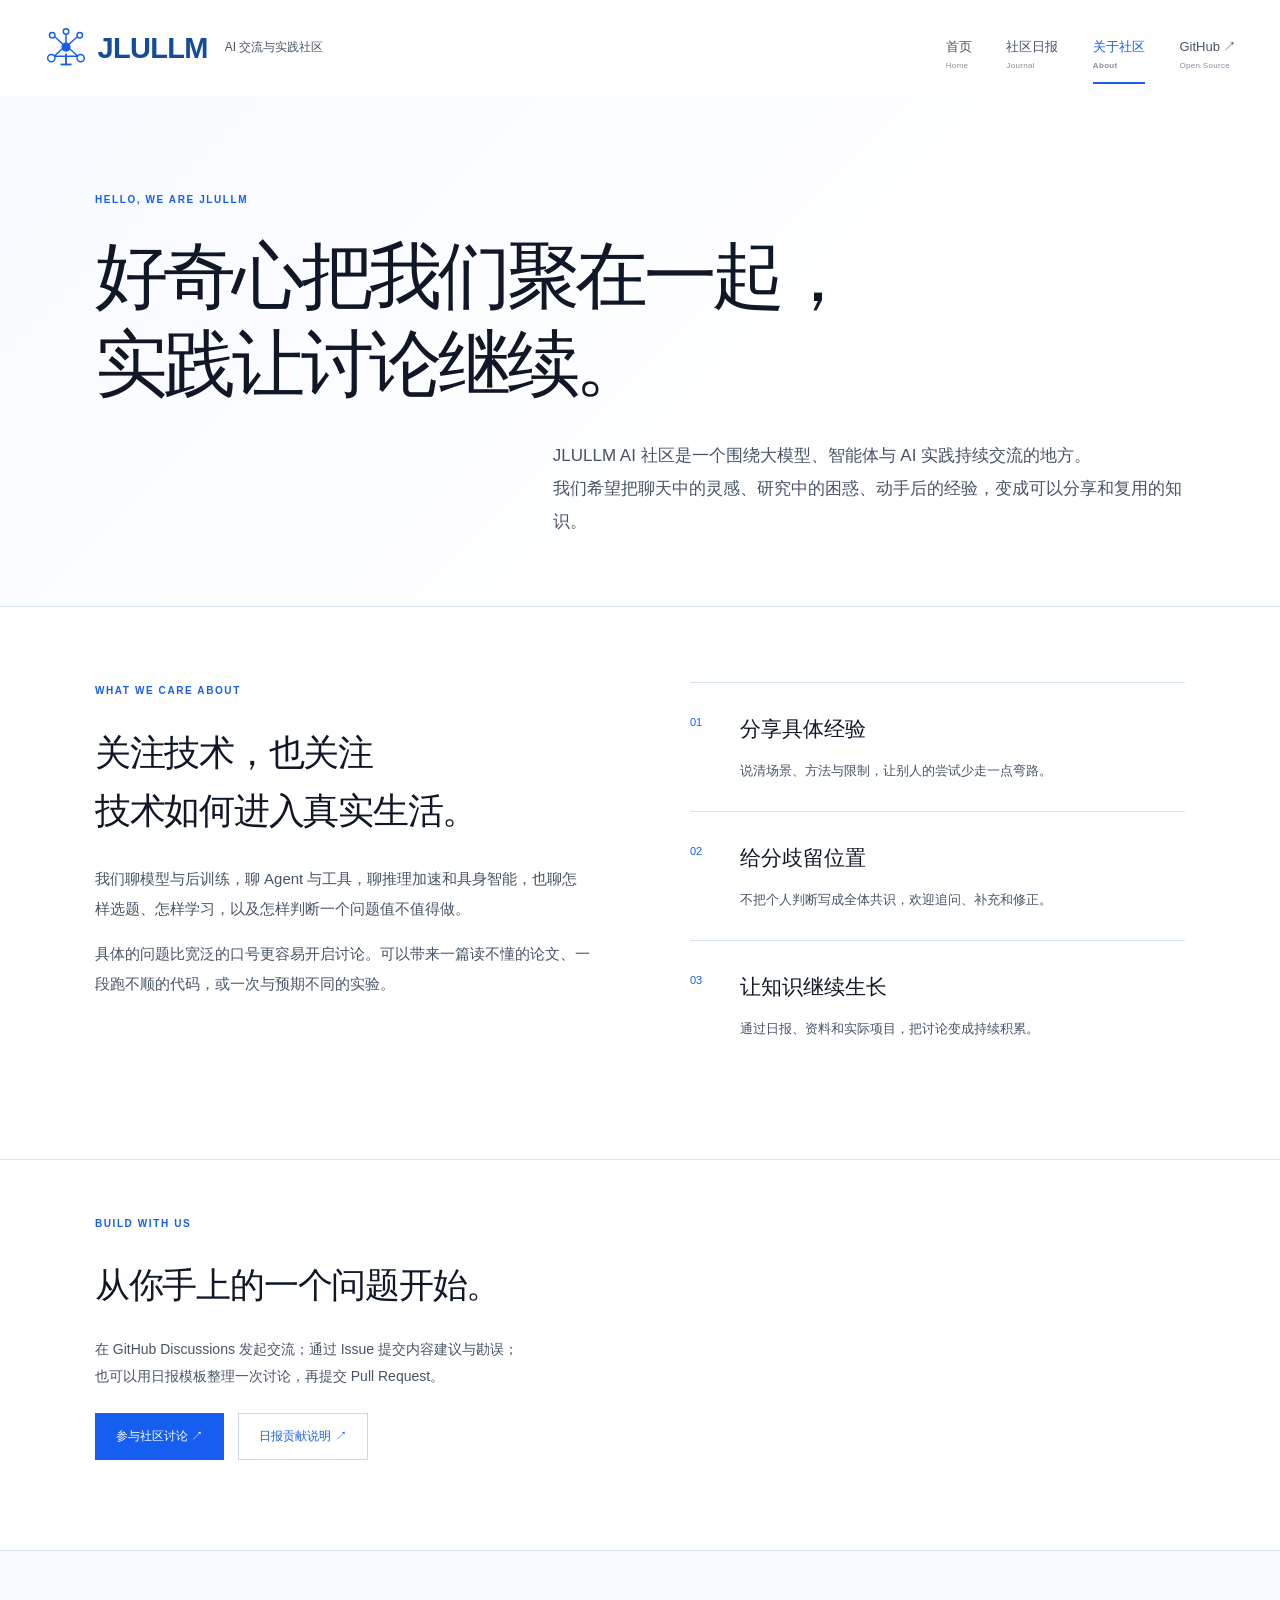
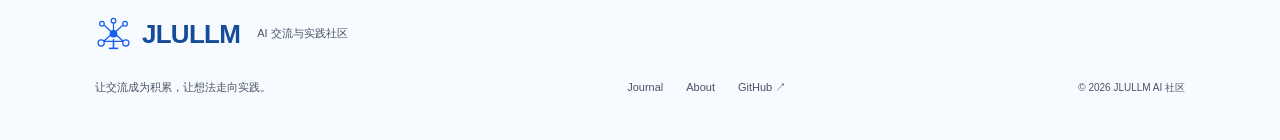
==== commit 30b43f33: "Remove public digest workbench and retain repository templates" ====
--- a/docs/about/index.html
+++ b/docs/about/index.html
@@ -1 +1 @@
-<!doctype html><html lang="zh-CN"><head><meta charset="utf-8"><meta name="viewport" content="width=device-width,initial-scale=1"><meta name="description" content="围绕大模型、智能体与真实应用，交流研究、分享实践，把每次讨论变成下一次探索的起点。"><meta name="theme-color" content="#ffffff"><title>关于社区 · JLULLM AI 社区</title><link rel="icon" href="../assets/favicon.svg?v=5ac005ac7b" type="image/svg+xml"><link rel="stylesheet" href="../assets/style.css?v=5ac005ac7b"></head><body class="page-about"><a class="skip" href="#main">跳到正文</a><header class="site-header"><a class="brand" href="../" aria-label="JLULLM 首页"><img src="../assets/jlullm-mark.svg" alt="" width="44" height="44"><span class="brand-name">JLULLM</span><span class="brand-tagline">AI 交流与实践社区</span></a><button class="menu-toggle" id="menu-toggle" aria-label="打开导航" aria-controls="site-navigation" aria-expanded="false"><span></span><span></span></button><nav class="site-nav" id="site-navigation" aria-label="主导航"><a href=".././"><span>首页</span><small>Home</small></a><a href="../daily/"><span>社区日报</span><small>Journal</small></a><a href="../workbench/"><span>整理工作台</span><small>Editor’s Desk</small></a><a href="../about/" aria-current="page"><span>关于社区</span><small>About</small></a><a href="https://github.com/goya4140/jlullm-ai-community" target="_blank" rel="noopener"><span>GitHub ↗</span><small>Open Source</small></a></nav></header><main id="main"><section class="wrap page-intro"><div class="eyebrow">HELLO, WE ARE JLULLM</div><h1>好奇心把我们聚在一起，<br>实践让讨论继续。</h1><p>JLULLM AI 社区是一个围绕大模型、智能体与 AI 实践持续交流的地方。<br>我们希望把聊天中的灵感、研究中的困惑、动手后的经验，变成可以分享和复用的知识。</p></section><section class="wrap about-grid"><div><div class="eyebrow">WHAT WE CARE ABOUT</div><h2>关注技术，也关注<br>技术如何进入真实生活。</h2><p>我们聊模型与后训练，聊 Agent 与工具，聊推理加速和具身智能，也聊怎样选题、怎样学习，以及怎样判断一个问题值不值得做。</p><p>具体的问题比宽泛的口号更容易开启讨论。可以带来一篇读不懂的论文、一段跑不顺的代码，或一次与预期不同的实验。</p></div><div class="principles"><div><span>01</span><h3>分享具体经验</h3><p>说清场景、方法与限制，让别人的尝试少走一点弯路。</p></div><div><span>02</span><h3>给分歧留位置</h3><p>不把个人判断写成全体共识，欢迎追问、补充和修正。</p></div><div><span>03</span><h3>让知识继续生长</h3><p>通过日报、资料和实际项目，把讨论变成持续积累。</p></div></div></section><section class="wrap join-panel"><div><div class="eyebrow">BUILD WITH US</div><h2>从你手上的一个问题开始。</h2><p>在 GitHub Discussions 发起交流；通过 Issue 提交内容建议与勘误；<br>也可以用日报模板整理一次讨论，再提交 Pull Request。</p></div><div class="button-row"><a class="button dark" href="https://github.com/goya4140/jlullm-ai-community/discussions" target="_blank" rel="noopener">参与社区讨论 ↗</a><a class="button outline" href="../workbench/">贡献一期日报 ↗</a></div></section></main><footer class="site-footer"><div class="footer-main"><a class="brand footer-brand" href="../" aria-label="JLULLM 首页"><img src="../assets/jlullm-mark.svg" alt="" width="44" height="44"><span class="brand-name">JLULLM</span><span class="brand-tagline">AI 交流与实践社区</span></a><p>让交流成为积累，让想法走向实践。</p></div><nav class="footer-nav" aria-label="页脚导航"><a href="../daily/">Journal</a><a href="../workbench/">Editor’s Desk</a><a href="../about/">About</a><a href="https://github.com/goya4140/jlullm-ai-community" target="_blank" rel="noopener">GitHub ↗</a></nav><p class="copyright">© 2026 JLULLM AI 社区</p></footer><script src="../assets/site.js?v=5ac005ac7b" defer></script></body></html>+<!doctype html><html lang="zh-CN"><head><meta charset="utf-8"><meta name="viewport" content="width=device-width,initial-scale=1"><meta name="description" content="围绕大模型、智能体与真实应用，交流研究、分享实践，把每次讨论变成下一次探索的起点。"><meta name="theme-color" content="#ffffff"><title>关于社区 · JLULLM AI 社区</title><link rel="icon" href="../assets/favicon.svg?v=d4528a0d8d" type="image/svg+xml"><link rel="stylesheet" href="../assets/style.css?v=d4528a0d8d"></head><body class="page-about"><a class="skip" href="#main">跳到正文</a><header class="site-header"><a class="brand" href="../" aria-label="JLULLM 首页"><img src="../assets/jlullm-mark.svg" alt="" width="44" height="44"><span class="brand-name">JLULLM</span><span class="brand-tagline">AI 交流与实践社区</span></a><button class="menu-toggle" id="menu-toggle" aria-label="打开导航" aria-controls="site-navigation" aria-expanded="false"><span></span><span></span></button><nav class="site-nav" id="site-navigation" aria-label="主导航"><a href=".././"><span>首页</span><small>Home</small></a><a href="../daily/"><span>社区日报</span><small>Journal</small></a><a href="../about/" aria-current="page"><span>关于社区</span><small>About</small></a><a href="https://github.com/goya4140/jlullm-ai-community" target="_blank" rel="noopener"><span>GitHub ↗</span><small>Open Source</small></a></nav></header><main id="main"><section class="wrap page-intro"><div class="eyebrow">HELLO, WE ARE JLULLM</div><h1>好奇心把我们聚在一起，<br>实践让讨论继续。</h1><p>JLULLM AI 社区是一个围绕大模型、智能体与 AI 实践持续交流的地方。<br>我们希望把聊天中的灵感、研究中的困惑、动手后的经验，变成可以分享和复用的知识。</p></section><section class="wrap about-grid"><div><div class="eyebrow">WHAT WE CARE ABOUT</div><h2>关注技术，也关注<br>技术如何进入真实生活。</h2><p>我们聊模型与后训练，聊 Agent 与工具，聊推理加速和具身智能，也聊怎样选题、怎样学习，以及怎样判断一个问题值不值得做。</p><p>具体的问题比宽泛的口号更容易开启讨论。可以带来一篇读不懂的论文、一段跑不顺的代码，或一次与预期不同的实验。</p></div><div class="principles"><div><span>01</span><h3>分享具体经验</h3><p>说清场景、方法与限制，让别人的尝试少走一点弯路。</p></div><div><span>02</span><h3>给分歧留位置</h3><p>不把个人判断写成全体共识，欢迎追问、补充和修正。</p></div><div><span>03</span><h3>让知识继续生长</h3><p>通过日报、资料和实际项目，把讨论变成持续积累。</p></div></div></section><section class="wrap join-panel"><div><div class="eyebrow">BUILD WITH US</div><h2>从你手上的一个问题开始。</h2><p>在 GitHub Discussions 发起交流；通过 Issue 提交内容建议与勘误；<br>也可以用日报模板整理一次讨论，再提交 Pull Request。</p></div><div class="button-row"><a class="button dark" href="https://github.com/goya4140/jlullm-ai-community/discussions" target="_blank" rel="noopener">参与社区讨论 ↗</a><a class="button outline" href="https://github.com/goya4140/jlullm-ai-community/blob/main/CONTRIBUTING.md" target="_blank" rel="noopener">日报贡献说明 ↗</a></div></section></main><footer class="site-footer"><div class="footer-main"><a class="brand footer-brand" href="../" aria-label="JLULLM 首页"><img src="../assets/jlullm-mark.svg" alt="" width="44" height="44"><span class="brand-name">JLULLM</span><span class="brand-tagline">AI 交流与实践社区</span></a><p>让交流成为积累，让想法走向实践。</p></div><nav class="footer-nav" aria-label="页脚导航"><a href="../daily/">Journal</a><a href="../about/">About</a><a href="https://github.com/goya4140/jlullm-ai-community" target="_blank" rel="noopener">GitHub ↗</a></nav><p class="copyright">© 2026 JLULLM AI 社区</p></footer><script src="../assets/site.js?v=d4528a0d8d" defer></script></body></html>
--- a/docs/assets/style.css
+++ b/docs/assets/style.css
@@ -44,7 +44,7 @@
 .site-nav a:hover:after, .site-nav a[aria-current]:after { width: 100%; }
 .site-nav a[aria-current] { color: var(--blue); font-weight: 650; }
 .menu-toggle { display: none; }
-.eyebrow, .step-label { margin: 0; color: var(--blue); font-size: 10px; font-weight: 650; letter-spacing: .16em; text-transform: uppercase; }
+.eyebrow { margin: 0; color: var(--blue); font-size: 10px; font-weight: 650; letter-spacing: .16em; text-transform: uppercase; }
 .home-hero { position: relative; min-height: min(780px, calc(100svh - 95px)); padding: 142px var(--page-pad) 75px; display: grid; grid-template-columns: minmax(380px, .84fr) minmax(500px, 1.16fr); overflow: hidden; }
 .hero-copy { position: relative; z-index: 3; align-self: center; padding: 10px 0 18px 36px; }
 .hero-copy h1 { margin: 18px 0 0; font-size: clamp(54px, 4.9vw, 76px); line-height: 1.24; letter-spacing: -.055em; font-weight: 650; white-space: nowrap; }
@@ -145,50 +145,10 @@
 .followups li span { display: block; color: var(--blue); font-size: 10px; margin-bottom: 7px; }
 .muted { color: var(--soft); font-size: 11px; }
 .article-next { display: flex; justify-content: space-between; gap: 20px; padding-top: 25px; border-top: 1px solid var(--ink); font-size: 13px; color: var(--blue); }
-.workbench { display: grid; grid-template-columns: minmax(0, 1fr) 280px; gap: 65px; padding-top: 55px; padding-bottom: 100px; }
-.workspace-main { min-width: 0; }
-.step-label { font-size: 11px; margin-bottom: 26px; }
-.source-picker { display: grid; grid-template-columns: 1fr 1fr; gap: 16px; margin-bottom: 28px; }
-.source-option { display: grid; grid-template-columns: 38px 1fr; text-align: left; align-items: center; padding: 22px 17px; border: 1px solid var(--line); background: #fff; }
-.source-option.active { border-color: var(--blue); background: var(--blue-pale); }
-.source-option>span { grid-row: 1 / 3; font-size: 25px; color: var(--blue); }
-.source-option strong { font-size: 14px; font-weight: 600; }
-.source-option small { color: var(--muted); font-size: 10px; line-height: 1.8; }
-.form-grid { display: grid; grid-template-columns: 1.6fr 1fr; gap: 22px; }
-.form-grid label, .field-label { display: block; font-size: 12px; color: var(--muted); margin-bottom: 22px; }
-.field-label input, .form-grid input, textarea { width: 100%; display: block; background: #fff; border: 1px solid #d5dfef; border-radius: 0; padding: 13px 15px; margin-top: 10px; font-size: 13px; color: var(--ink); }
 textarea { resize: vertical; line-height: 1.95; }
 textarea::placeholder, input::placeholder { color: #8d99ab; }
-.form-note { font-size: 11px; color: var(--soft); line-height: 1.9; }
 .button-row { display: flex; align-items: center; gap: 14px; flex-wrap: wrap; margin-top: 23px; }
 .button-row .button { min-height: 47px; padding: 9px 20px; font-size: 12px; }
-#prompt-panel { margin-top: 30px; }
-.workspace-divider { border-top: 1px solid var(--line); margin: 45px 0 36px; }
-.workspace-main>.step-label+p { color: var(--muted); font-size: 13px; line-height: 1.9; margin-bottom: 24px; }
-.file-label { cursor: pointer; }
-.file-label input { position: absolute; width: 1px; height: 1px; opacity: 0; }
-.file-label:focus-within { outline: 3px solid #a7c7ff; outline-offset: 4px; }
-.status-message { font-size: 12px; color: var(--blue); margin-top: 20px; }
-.status-message.error { color: #b42318; }
-.side-card { border-top: 1px solid var(--ink); padding: 24px 0; margin-bottom: 28px; }
-.side-card h3 { margin: 16px 0 25px; font-size: 21px; line-height: 1.6; font-weight: 550; }
-.side-card ol { margin: 0; padding-left: 18px; font-size: 12px; }
-.side-card li { padding-left: 4px; margin: 22px 0; }
-.side-card li b { font-weight: 550; }
-.side-card li span { display: block; color: var(--muted); font-size: 11px; line-height: 1.9; margin-top: 8px; }
-.side-card.lime { border-color: var(--line); }
-.side-card>a { display: block; font-size: 12px; padding-top: 17px; color: var(--blue); }
-.side-card>a:hover { text-decoration: underline; }
-.draft-preview { background: var(--blue-pale); padding: 26px; margin-top: 30px; overflow-wrap: anywhere; }
-.draft-preview h2 { font-size: 26px; font-weight: 600; line-height: 1.65; }
-.draft-preview h3 { font-size: 21px; font-weight: 550; line-height: 1.7; }
-.draft-preview p { font-size: 13px; line-height: 2; }
-.draft-preview .preview-topic { padding: 23px 0; border-top: 1px solid var(--line); }
-.draft-preview .preview-meta { color: var(--soft); font-size: 11px; }
-.review-panel { padding-top: 18px; margin-top: 30px; border-top: 1px solid var(--line); }
-.review-panel h3 { font-size: 20px; font-weight: 550; }
-.check-label { display: flex; align-items: start; gap: 10px; font-size: 12px; color: var(--muted); margin: 17px 0; }
-.check-label input { margin-top: 5px; accent-color: var(--blue); }
 .about-grid { display: grid; grid-template-columns: 1fr 1fr; gap: 100px; padding-top: 75px; padding-bottom: 90px; }
 .about-grid h2 { font-size: 36px; line-height: 1.6; font-weight: 550; letter-spacing: -.035em; margin: 24px 0; }
 .about-grid p { font-size: 15px; line-height: 2; color: var(--muted); }
@@ -211,7 +171,6 @@
   .home-hero { grid-template-columns: minmax(340px, 1fr) 1fr; }
   .hero-copy { padding-left: 0; }
   .hero-copy h1 { font-size: 56px; }
-  .workbench { gap: 35px; grid-template-columns: minmax(0, 1fr) 240px; }
   .latest-note { grid-template-columns: 160px minmax(0, 1fr) 15px; gap: 15px; }
   .latest-all { display: none; }
   .latest-strip { grid-template-columns: 1fr; }
@@ -259,8 +218,6 @@
   .reading-nav b { display: none; }
   .reading-nav a { border: 0; padding: 0 0 10px; }
   .reading-nav a span { margin-right: 8px; }
-  .workbench { grid-template-columns: 1fr; gap: 45px; }
-  .workbench-sidebar { display: grid; grid-template-columns: 1fr 1fr; gap: 35px; }
   .about-grid { grid-template-columns: 1fr; gap: 35px; padding-top: 55px; padding-bottom: 55px; }
   .about-grid h2 br { display: none; }
   .site-footer { grid-template-columns: 1fr; align-items: start; gap: 28px; }
@@ -316,20 +273,8 @@
   .editor-note { padding: 15px 17px; }
   .editor-note p { font-size: 12px; }
   .article-next { font-size: 11px; }
-  .workbench { padding-top: 32px; padding-bottom: 55px; }
-  .source-picker { gap: 10px; }
-  .source-option { display: block; padding: 16px 12px; }
-  .source-option>span { display: block; font-size: 23px; margin-bottom: 10px; }
-  .source-option strong, .source-option small { display: block; }
-  .source-option small { margin-top: 8px; }
-  .form-grid { grid-template-columns: 1fr; gap: 0; }
   .button-row { gap: 12px; }
   .button-row .button { padding: 9px 15px; font-size: 11px; }
-  .workbench-sidebar { display: block; }
-  .side-card { margin-bottom: 10px; }
-  .draft-preview { padding: 18px; }
-  .draft-preview h2 { font-size: 22px; }
-  .draft-preview h3 { font-size: 19px; }
   .about-grid h2 { font-size: 28px; }
   .about-grid p { font-size: 14px; }
   .principles h3 { font-size: 20px; }
